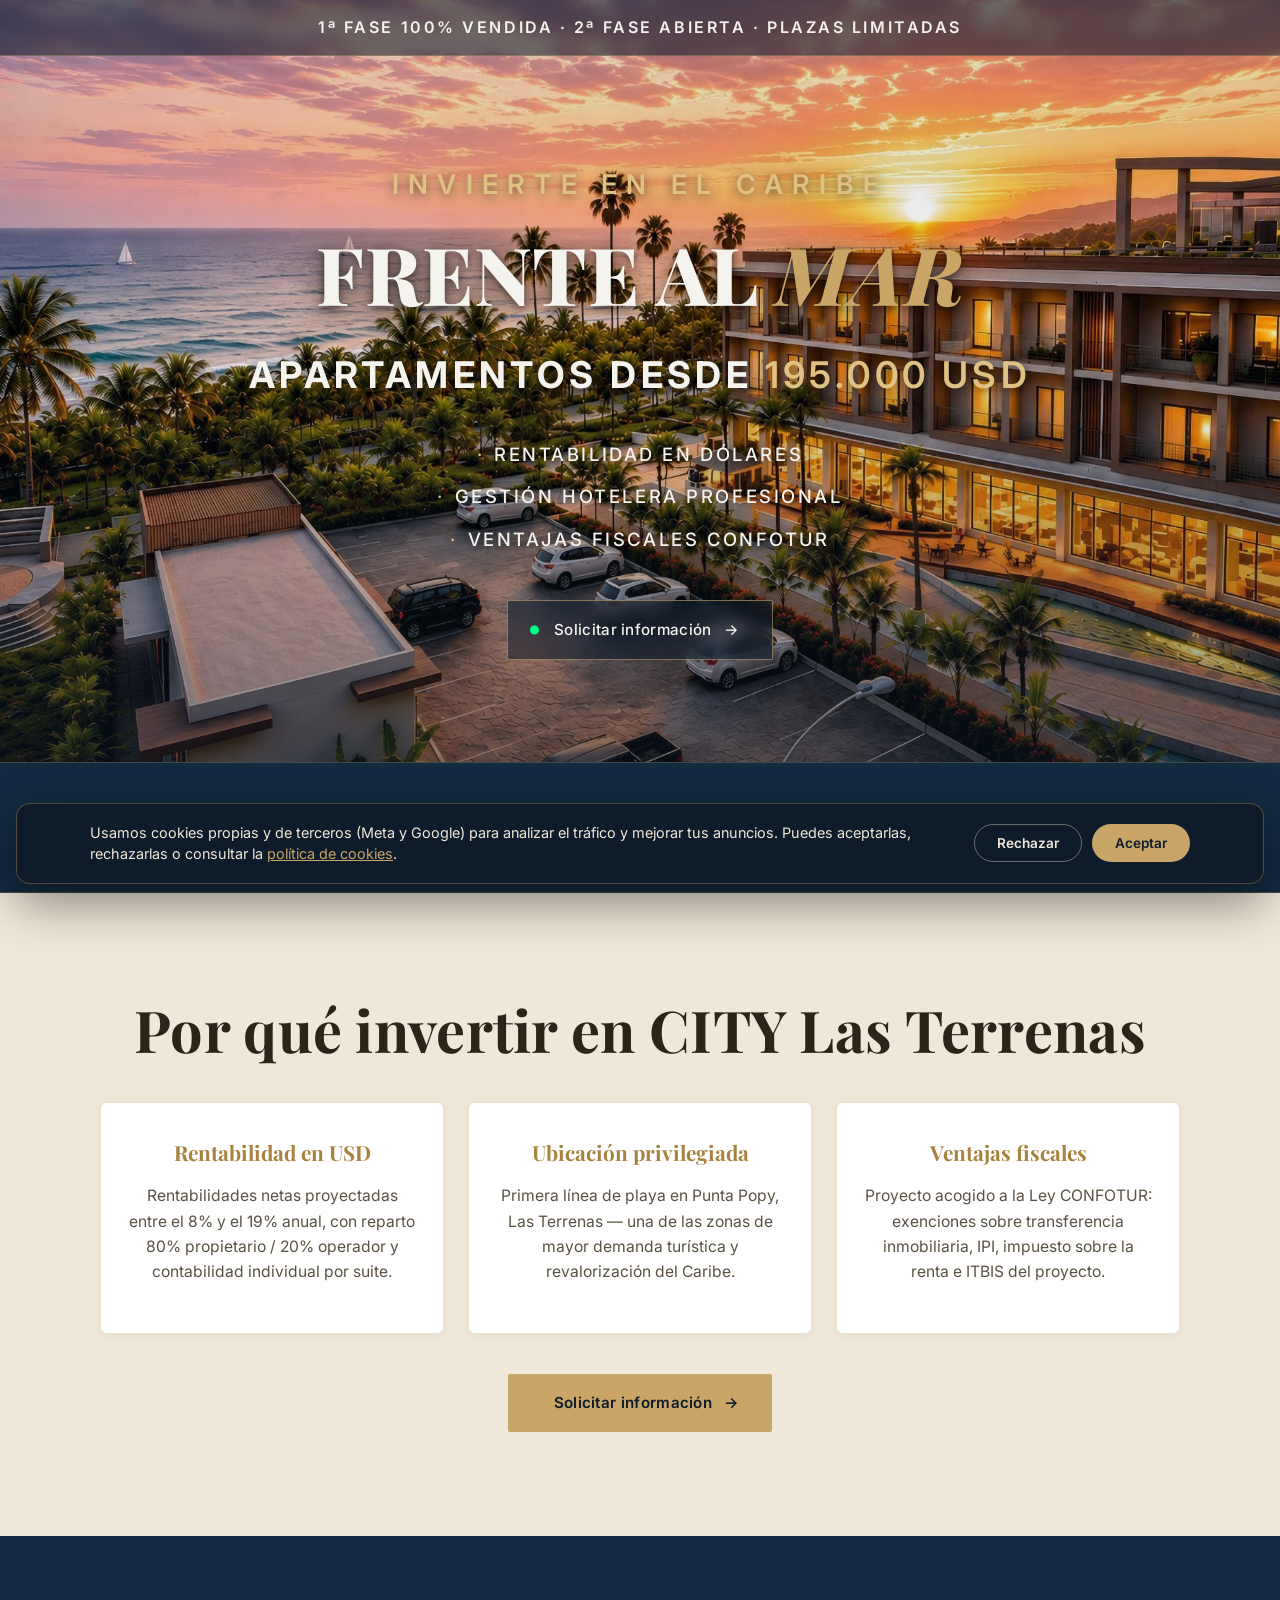
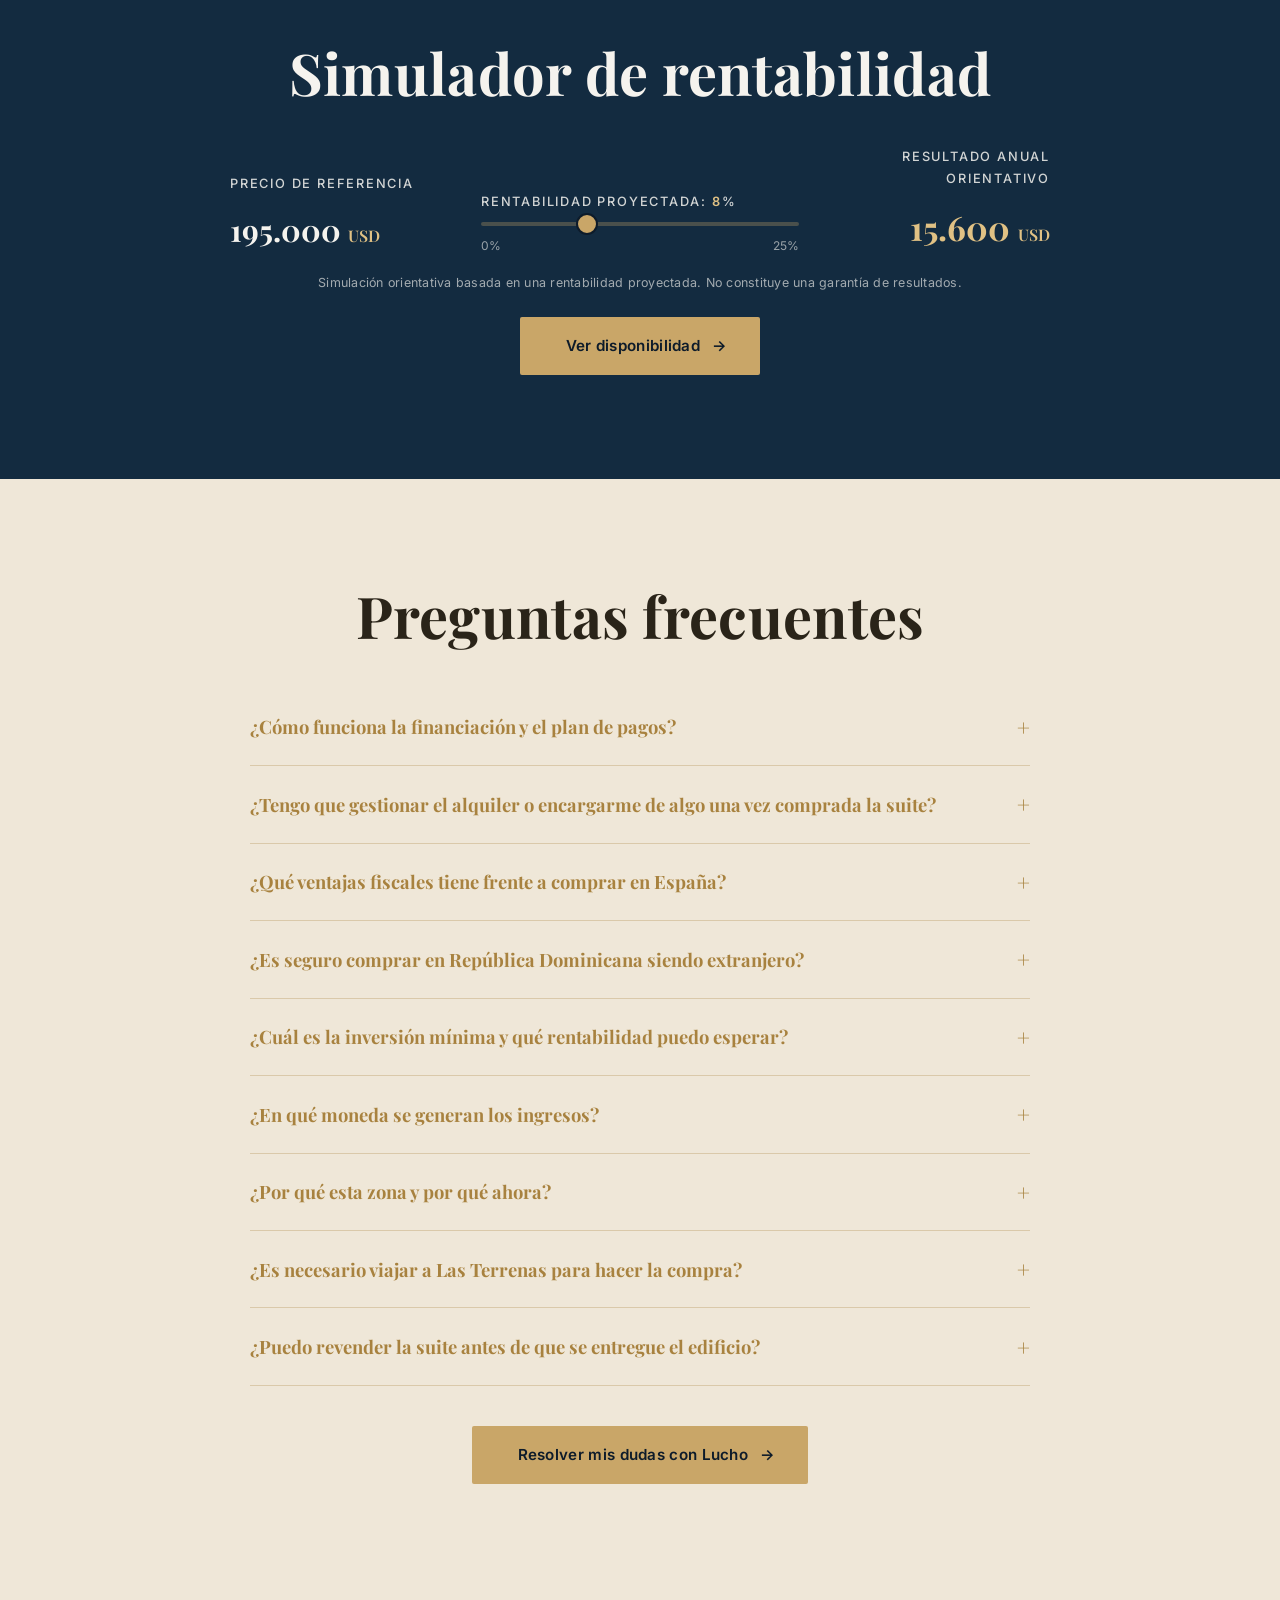
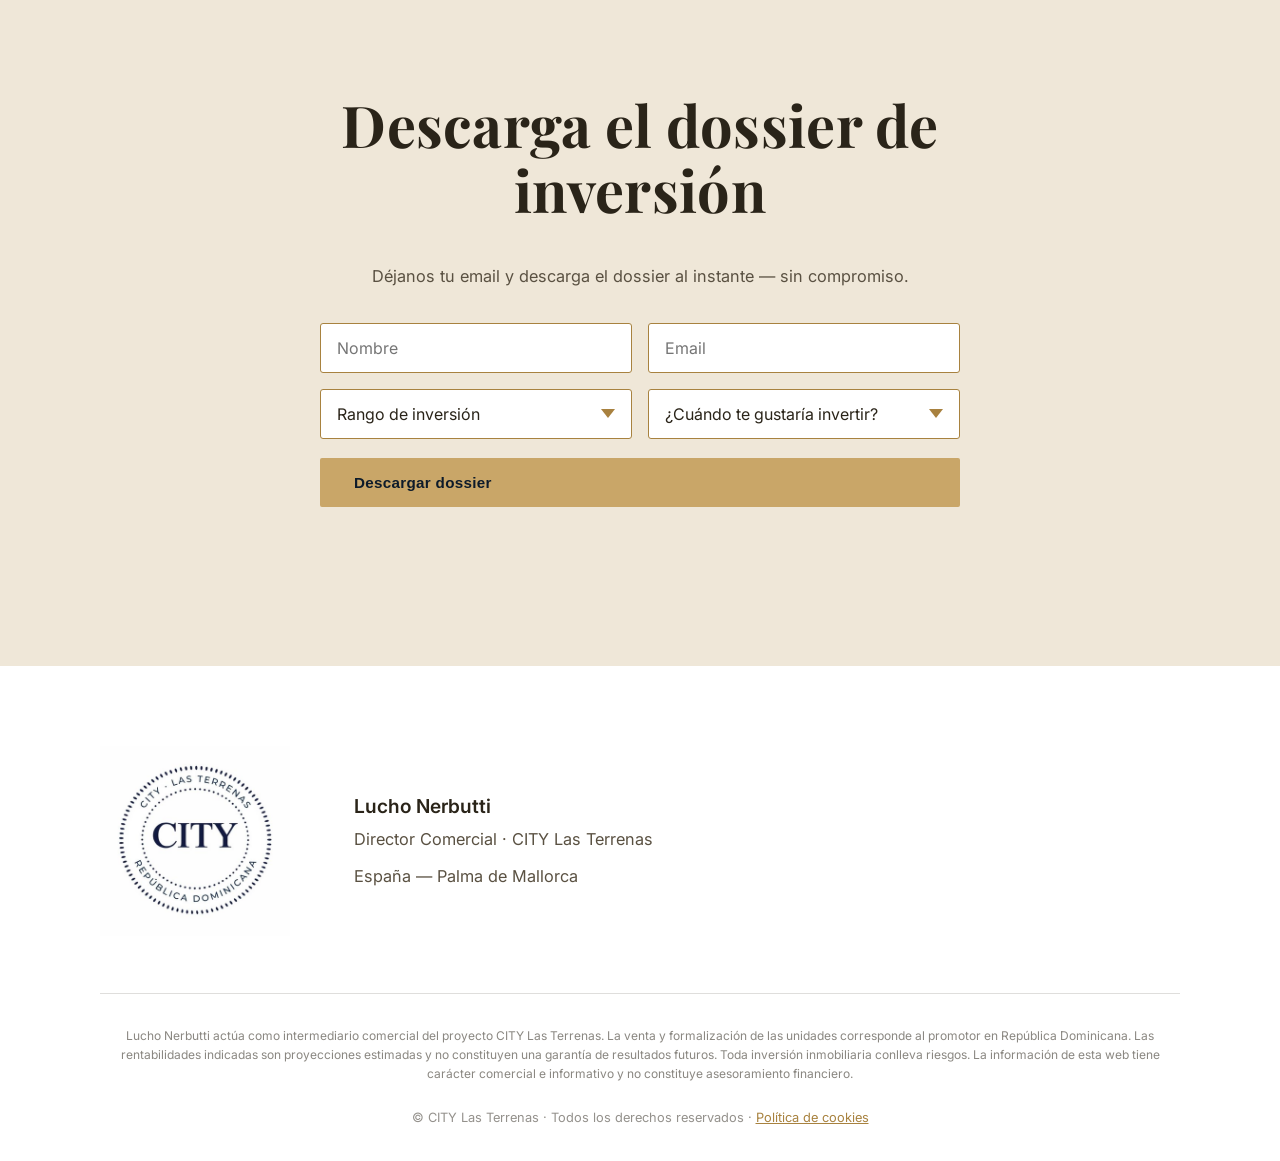
==== inversion.html @ ecc76f9d "Add files via upload" ====
<!doctype html>
<html lang="es">
<head>
<meta charset="UTF-8">
<meta name="viewport" content="width=device-width, initial-scale=1">
<title>CITY Las Terrenas | Invierte frente al mar desde 195.000 USD</title>
<meta name="description" content="Apartamentos frente al mar en Las Terrenas, República Dominicana. Rentabilidad proyectada en USD, gestión hotelera profesional y ventajas fiscales CONFOTUR. Descarga el dossier de inversión.">
<meta name="robots" content="noindex">
<link rel="canonical" href="https://citylasterrenasrd.com/inversion">
<meta property="og:locale" content="es_ES">
<meta property="og:type" content="website">
<meta property="og:title" content="CITY Las Terrenas | Invierte frente al mar desde 195.000 USD">
<meta property="og:description" content="Rentabilidad proyectada en USD, gestión hotelera profesional y ventajas fiscales CONFOTUR.">
<meta property="og:url" content="https://citylasterrenasrd.com/inversion">
<meta property="og:site_name" content="City Las Terrenas">
<meta property="og:image" content="https://citylasterrenasrd.com/assets/og-city.jpg">
<meta name="twitter:card" content="summary_large_image">
<link rel="icon" href="/assets/favicon-32x32.png" sizes="32x32">
<link rel="apple-touch-icon" href="/assets/favicon-180x180.png">
<link rel="preconnect" href="https://fonts.googleapis.com">
<link rel="preconnect" href="https://fonts.gstatic.com" crossorigin>
<link href="https://fonts.googleapis.com/css2?family=Playfair+Display:ital,wght@0,500;0,600;0,700;0,800;0,900;1,500;1,600;1,700&family=Inter:wght@300;400;500;600;700&display=swap" rel="stylesheet">
<link rel="stylesheet" href="/assets/city.css">
<style>
  /* ===== Específico de /inversion — no toca city.css ===== */
  .landing-hero{min-height:auto;padding-top:130px;padding-bottom:70px}
  .landing-hero .hero-title{font-size:clamp(2.4rem,7vw,5rem)}
  .mini-cta{text-align:center;padding:2.5rem 1.5rem 0}
  .landing-reasons{display:grid;grid-template-columns:repeat(3,1fr);gap:1.5rem;max-width:1080px;margin:0 auto}
  .landing-reason{background:#fff;border:1px solid rgba(168,130,63,.25);border-radius:6px;padding:2rem 1.6rem;text-align:center;box-shadow:0 2px 10px rgba(42,36,25,.05)}
  .landing-reason h3{font-family:'Playfair Display',serif;color:var(--gold-deep);font-size:1.3rem;margin-bottom:.8rem}
  .landing-reason p{color:var(--ink-soft);font-size:.98rem;line-height:1.6}
  @media(max-width:800px){.landing-reasons{grid-template-columns:1fr}}

  .lead-fields{display:grid;grid-template-columns:1fr 1fr;gap:1rem;margin-bottom:1.2rem}
  .lead-fields input,.lead-fields select{font-family:'Inter',sans-serif;font-size:1rem;padding:14px 16px;border:1px solid var(--gold-deep);border-radius:3px;background:#fff;color:var(--ink);width:100%;appearance:none;-webkit-appearance:none}
  .lead-fields select{background-image:url("data:image/svg+xml;charset=UTF-8,%3Csvg xmlns='http://www.w3.org/2000/svg' width='14' height='9'%3E%3Cpath fill='%23a8813f' d='M0 0l7 9 7-9z'/%3E%3C/svg%3E");background-repeat:no-repeat;background-position:right 16px center}
  .lead-fields input:focus,.lead-fields select:focus{outline:none;border-color:var(--gold);box-shadow:0 0 0 3px rgba(201,166,104,.15)}
  .lead-msg{margin-top:1.2rem;font-size:.95rem;min-height:1.2em}
  .lead-ok{color:var(--gold-deep);font-weight:600}
  .lead-err{color:var(--red)}
  .lead-submit{border:none;cursor:pointer;width:100%}
  .lead-wa-secondary{text-align:center;margin-top:1.6rem;font-size:.92rem;color:var(--muted)}
  .lead-wa-secondary a{color:var(--gold-deep);text-decoration:underline}
  #lead-confirm{display:none;text-align:center}
  #lead-confirm.visible{display:block}
  #lead-form-wrap.hidden{display:none}
  @media(max-width:560px){.lead-fields{grid-template-columns:1fr}}

  .faq-list{max-width:780px;margin:2.5rem auto 0}
  .faq-item{border-bottom:1px solid rgba(168,130,63,.3);padding:1.2rem 0}
  .faq-item summary{cursor:pointer;list-style:none;font-family:'Playfair Display',serif;font-size:1.15rem;font-weight:700;color:var(--gold-deep);display:flex;justify-content:space-between;align-items:center;gap:1rem}
  .faq-item summary::-webkit-details-marker{display:none}
  .faq-item summary::after{content:'+';color:var(--gold-deep);font-size:1.4rem;flex-shrink:0}
  .faq-item[open] summary::after{content:'–'}
  .faq-item p{color:var(--ink-soft);margin-top:1rem;line-height:1.7;font-size:.98rem}
</style>
</head>
<body>

<!-- ===== HERO ===== -->
<header class="hero landing-hero">
  <div class="hero-media" style="background-image:url('/assets/hero-atardecer.jpg')"></div>
  <div class="hero-overlay"></div>
  <div class="hero-banner">1ª FASE 100% VENDIDA · 2ª FASE ABIERTA · PLAZAS LIMITADAS</div>
  <div class="hero-content">
    <p class="hero-eyebrow">Invierte en el Caribe</p>
    <h1 class="hero-title">Frente al <em>mar</em></h1>
    <p class="hero-price">Apartamentos desde <strong>195.000 USD</strong></p>
    <ul class="hero-features">
      <li>Rentabilidad en dólares</li>
      <li>Gestión hotelera profesional</li>
      <li>Ventajas fiscales CONFOTUR</li>
    </ul>
    <a class="btn btn-primary" href="#lead-form">
      <span class="btn-dot"></span>Solicitar información <span class="arrow">→</span>
    </a>
  </div>
</header>

<!-- ===== FRANJA DE CONFIANZA ===== -->
<div class="trust-bar">
  <div class="trust-inner">
    <span class="trust-item"><strong>1ª fase</strong><small>100% vendida</small></span>
    <span class="trust-item"><strong>Guzmán Ariza</strong><small>Gestión legal</small></span>
    <span class="trust-item"><strong>Ley CONFOTUR</strong><small>15 años de exención</small></span>
    <span class="trust-item"><strong>SIMA Madrid</strong><small>Presencia con stand</small></span>
  </div>
</div>

<!-- ===== 3 RAZONES (resumido) ===== -->
<section class="section light">
  <div class="section-inner" style="max-width:1080px">
    <h2 class="section-title-center">Por qué invertir en CITY Las Terrenas</h2>
    <div class="landing-reasons">
      <div class="landing-reason">
        <h3>Rentabilidad en USD</h3>
        <p>Rentabilidades netas proyectadas entre el 8% y el 19% anual, con reparto 80% propietario / 20% operador y contabilidad individual por suite.</p>
      </div>
      <div class="landing-reason">
        <h3>Ubicación privilegiada</h3>
        <p>Primera línea de playa en Punta Popy, Las Terrenas — una de las zonas de mayor demanda turística y revalorización del Caribe.</p>
      </div>
      <div class="landing-reason">
        <h3>Ventajas fiscales</h3>
        <p>Proyecto acogido a la Ley CONFOTUR: exenciones sobre transferencia inmobiliaria, IPI, impuesto sobre la renta e ITBIS del proyecto.</p>
      </div>
    </div>
    <div class="mini-cta">
      <a class="btn btn-gold" href="#lead-form"><span class="btn-dot"></span>Solicitar información <span class="arrow">→</span></a>
    </div>
  </div>
</section>

<!-- ===== SIMULADOR DE RENTABILIDAD (reutilizado tal cual de la home, CTA apunta al formulario) ===== -->
<section class="section soft section-calc fade-up visible">
  <div class="section-inner calc-inner">
    <h2 class="section-title-center">Simulador de rentabilidad</h2>
    <div class="calc-grid">
      <div class="calc-field">
        <label class="calc-label" for="calc-precio">Precio de referencia</label>
        <div class="calc-precio-fixed" id="calc-precio">195.000 <span>USD</span></div>
      </div>
      <div class="calc-field">
        <label class="calc-label" for="calc-rent">Rentabilidad proyectada: <strong id="calc-rent-val">8</strong>%</label>
        <input type="range" id="calc-rent" min="0" max="25" value="8" step="1" class="calc-range">
        <div class="calc-range-scale"><span>0%</span><span>25%</span></div>
      </div>
      <div class="calc-field calc-result-field">
        <span class="calc-label">Resultado anual orientativo</span>
        <div class="calc-result" id="calc-result">15.600 <span>USD</span></div>
      </div>
    </div>
    <p class="disclaimer-inline calc-disc">Simulación orientativa basada en una rentabilidad proyectada. No constituye una garantía de resultados.</p>
    <div class="calc-cta">
      <a class="btn btn-gold" href="#lead-form">
        <span class="btn-dot"></span>Ver disponibilidad <span class="arrow">→</span>
      </a>
    </div>
  </div>
</section>

<!-- ===== PREGUNTAS FRECUENTES ===== -->
<section class="section light">
  <div class="section-inner" style="max-width:820px">
    <h2 class="section-title-center">Preguntas frecuentes</h2>
    <div class="faq-list">
      <details class="faq-item">
        <summary>¿Cómo funciona la financiación y el plan de pagos?</summary>
        <p>El pago se reparte en 6 plazos vinculados al avance real de la obra: nada se paga por adelantado sin respaldo. Empieza con un 20% de reserva y termina con la entrega en 2029, todo depositado en notaría desde el primer día.</p>
      </details>
      <details class="faq-item">
        <summary>¿Tengo que gestionar el alquiler o encargarme de algo una vez comprada la suite?</summary>
        <p>No. El proyecto funciona bajo rental pool con gestión hotelera profesional — la operativa, el mantenimiento y la comercialización turística corren a cargo del operador, no tuyos. Tu papel es el de propietario-inversor: recibes el rendimiento sin intervenir en el día a día, estés donde estés.</p>
      </details>
      <details class="faq-item">
        <summary>¿Qué ventajas fiscales tiene frente a comprar en España?</summary>
        <p>En España el alquiler turístico tributa cada año por IRPF sin un marco de exención comparable. Aquí, la Ley CONFOTUR concede hasta 15 años de exención fiscal al proyecto, pensada para maximizar lo que te llevas neto desde el primer año.</p>
      </details>
      <details class="faq-item">
        <summary>¿Es seguro comprar en República Dominicana siendo extranjero?</summary>
        <p>El proceso está blindado por Guzmán Ariza, despacho de referencia en inversión inmobiliaria extranjera del país, que redacta y supervisa el contrato de compraventa. La reserva se deposita en notaría local, y en la entrega recibes un título de propiedad individual a tu nombre con registro catastral — las mismas garantías notariales que si compraras en Europa.</p>
      </details>
      <details class="faq-item">
        <summary>¿Cuál es la inversión mínima y qué rentabilidad puedo esperar?</summary>
        <p>Desde 195.000 USD por una suite de 50 m². En el escenario base (65% ocupación) la rentabilidad ronda el 12–14% anual, y puede llegar al 18–19% en el escenario optimista. Son cifras proyectadas, no garantizadas.</p>
      </details>
      <details class="faq-item">
        <summary>¿En qué moneda se generan los ingresos?</summary>
        <p>En dólares. Al tratarse de un destino con demanda turística europea y norteamericana, el rental pool genera y reparte en USD — una divisa fuerte que diversifica tu exposición si tu patrimonio está mayormente en euros.</p>
      </details>
      <details class="faq-item">
        <summary>¿Por qué esta zona y por qué ahora?</summary>
        <p>Punta Popy está en uno de los corredores turísticos de mayor expansión del Caribe dominicano: más de un 10% de revalorización histórica anual y ocupaciones que ya superan el 90% en temporada alta. El primer edificio del mismo promotor se vendió al 100% y se entrega este año — City Las Terrenas es la segunda fase, con las condiciones de entrada más tempranas que va a haber.</p>
      </details>
      <details class="faq-item">
        <summary>¿Es necesario viajar a Las Terrenas para hacer la compra?</summary>
        <p>No. Todo el proceso —firma del contrato, documentación notarial, pagos— se gestiona de forma digital desde tu país de residencia, sin necesidad de desplazamiento físico.</p>
      </details>
      <details class="faq-item">
        <summary>¿Puedo revender la suite antes de que se entregue el edificio?</summary>
        <p>Sí. El contrato permite vender o ceder la unidad en cualquier momento, tanto durante la construcción como una vez en funcionamiento, siempre que los pagos estén al corriente.</p>
      </details>
    </div>
    <div class="mini-cta">
      <a class="btn btn-gold" href="#lead-form"><span class="btn-dot"></span>Resolver mis dudas con Lucho <span class="arrow">→</span></a>
    </div>
  </div>
</section>

<!-- ===== FORMULARIO — CTA PRINCIPAL ===== -->
<section class="section light section-content" id="lead-form">
  <div class="section-inner" style="max-width:640px;text-align:center">
    <h2 class="section-title-center">Descarga el dossier de inversión</h2>
    <p>Déjanos tu email y descarga el dossier al instante — sin compromiso.</p>

    <div id="lead-form-wrap">
      <form id="landing-lead-form" class="dossier-form">
        <div class="lead-fields">
          <input type="text" name="nombre" placeholder="Nombre" required>
          <input type="email" name="email" placeholder="Email" required>
          <select name="rango_inversion" required>
            <option value="" disabled selected>Rango de inversión</option>
            <option value="195k-250k">195.000 – 250.000 USD</option>
            <option value="250k-350k">250.000 – 350.000 USD</option>
            <option value="350k+">Más de 350.000 USD</option>
            <option value="no-decidido">Aún no lo tengo decidido</option>
          </select>
          <select name="cuando_compra" required>
            <option value="" disabled selected>¿Cuándo te gustaría invertir?</option>
            <option value="inmediato">De forma inmediata</option>
            <option value="3-6-meses">En 3-6 meses</option>
            <option value="explorando">Explorando opciones</option>
          </select>
        </div>
        <input type="hidden" name="origen" value="landing-ads">
        <input type="hidden" name="_subject" value="Nuevo lead — Landing inversión CITY Las Terrenas">
        <button type="submit" class="btn btn-gold lead-submit">Descargar dossier</button>
        <p class="lead-msg" id="lead-msg"></p>
      </form>
    </div>

    <div id="lead-confirm">
      <p style="font-size:1.2rem;color:var(--gold-deep);font-weight:600">Gracias — descargando tu dossier.</p>
      <p class="lead-wa-secondary">¿Prefieres ir más rápido? <a href="https://wa.me/34646604591?text=Hola%20Lucho%2C%20acabo%20de%20descargar%20el%20dossier%20de%20inversi%C3%B3n%20de%20City%20Las%20Terrenas%20y%20me%20gustar%C3%ADa%20hablar%20contigo%20directamente." data-wa="lead" target="_blank" rel="noopener">Escríbenos por WhatsApp</a></p>
    </div>
  </div>
</section>

<!-- ===== FOOTER (sin botón flotante de WhatsApp) ===== -->
<footer class="site-footer">
  <div class="footer-inner">
    <div class="footer-logo">
      <img src="/assets/logo-city.png" alt="City Las Terrenas · República Dominicana" loading="lazy">
    </div>
    <div class="footer-datos">
      <p class="footer-nombre"><strong>Lucho Nerbutti</strong></p>
      <p class="footer-cargo">Director Comercial · CITY Las Terrenas</p>
      <p class="footer-loc">España — Palma de Mallorca</p>
    </div>
  </div>
  <p class="footer-legal">Lucho Nerbutti actúa como intermediario comercial del proyecto CITY Las Terrenas. La venta y formalización de las unidades corresponde al promotor en República Dominicana. Las rentabilidades indicadas son proyecciones estimadas y no constituyen una garantía de resultados futuros. Toda inversión inmobiliaria conlleva riesgos. La información de esta web tiene carácter comercial e informativo y no constituye asesoramiento financiero.</p>
  <div class="footer-copy">© CITY Las Terrenas · Todos los derechos reservados · <a href="/politica-cookies/">Política de cookies</a></div>
</footer>

<!-- ===== BANNER DE COOKIES (RGPD: consentimiento previo — mismo mecanismo que la home) ===== -->
<div id="cookie-banner" class="cookie-banner" role="dialog" aria-live="polite" aria-label="Aviso de cookies" hidden>
  <div class="cookie-inner">
    <p class="cookie-text">
      Usamos cookies propias y de terceros (Meta y Google) para analizar el tráfico y mejorar tus anuncios.
      Puedes aceptarlas, rechazarlas o consultar la <a href="/politica-cookies/">política de cookies</a>.
    </p>
    <div class="cookie-actions">
      <button type="button" class="cookie-btn cookie-reject" id="cookie-reject">Rechazar</button>
      <button type="button" class="cookie-btn cookie-accept" id="cookie-accept">Aceptar</button>
    </div>
  </div>
</div>

<script>
/* ===== Gestión de consentimiento de cookies (idéntico a la home) ===== */
(function () {
  var KEY = "city_cookie_consent";
  var META_PIXEL_ID = "1108019128176468";
  var GA_ID = "G-X8M8QJ450D";
  var pixelsLoaded = false;

  function loadPixels() {
    !function(f,b,e,v,n,t,s){if(f.fbq)return;n=f.fbq=function(){n.callMethod?
    n.callMethod.apply(n,arguments):n.queue.push(arguments)};if(!f._fbq)f._fbq=n;
    n.push=n;n.loaded=!0;n.version='2.0';n.queue=[];t=b.createElement(e);t.async=!0;
    t.src=v;s=b.getElementsByTagName(e)[0];s.parentNode.insertBefore(t,s)}(window,
    document,'script','https://connect.facebook.net/en_US/fbevents.js');
    fbq('init', META_PIXEL_ID);
    fbq('track', 'PageView');
    pixelsLoaded = true;

    var ga = document.createElement('script');
    ga.async = true;
    ga.src = 'https://www.googletagmanager.com/gtag/js?id=' + GA_ID;
    document.head.appendChild(ga);
    window.dataLayer = window.dataLayer || [];
    function gtag(){dataLayer.push(arguments);}
    window.gtag = gtag;
    gtag('js', new Date());
    gtag('config', GA_ID);
  }

  function hideBanner() {
    var b = document.getElementById('cookie-banner');
    if (b) b.hidden = true;
  }

  document.addEventListener('DOMContentLoaded', function () {
    var consent = null;
    try { consent = localStorage.getItem(KEY); } catch (e) {}

    if (consent === 'accepted') { loadPixels(); return; }
    if (consent === 'rejected') { return; }

    var banner = document.getElementById('cookie-banner');
    if (banner) banner.hidden = false;

    var accept = document.getElementById('cookie-accept');
    var reject = document.getElementById('cookie-reject');

    if (accept) accept.addEventListener('click', function () {
      try { localStorage.setItem(KEY, 'accepted'); } catch (e) {}
      hideBanner();
      loadPixels();
    });

    if (reject) reject.addEventListener('click', function () {
      try { localStorage.setItem(KEY, 'rejected'); } catch (e) {}
      hideBanner();
    });
  });

  /* Evento Lead al clic en el WhatsApp secundario de la pantalla de gracias */
  document.addEventListener('click', function (ev) {
    var link = ev.target.closest ? ev.target.closest('[data-wa="lead"]') : null;
    if (!link) return;
    if (pixelsLoaded && typeof fbq === 'function') {
      fbq('track', 'Lead', { content_name: 'City Las Terrenas - Landing WhatsApp secundario' });
    }
  });

  window.__cityPixelsLoaded = function(){ return pixelsLoaded; };
})();
</script>

<script>
document.addEventListener("DOMContentLoaded", function() {
  var els = document.querySelectorAll('.fade-up, .bloque-premium');
  var obs = new IntersectionObserver(function(entries) {
    entries.forEach(function(e) { if (e.isIntersecting) e.target.classList.add('visible'); });
  }, { threshold: 0.15 });
  els.forEach(function(el) { obs.observe(el); });
});
</script>

<script>
/* ===== Calculadora de rentabilidad orientativa (idéntica a la home) ===== */
(function () {
  var range = document.getElementById('calc-rent');
  if (!range) return;
  var val = document.getElementById('calc-rent-val');
  var result = document.getElementById('calc-result');
  var PRECIO = 195000;
  function update() {
    var pct = parseInt(range.value, 10);
    val.textContent = pct;
    var anual = Math.round(PRECIO * pct / 100);
    result.innerHTML = anual.toLocaleString('es-ES') + ' <span>USD</span>';
  }
  range.addEventListener('input', update);
  update();
})();
</script>

<script>
/* ===== Formulario de /inversion → Formspree (AJAX) + descarga del dossier + evento Lead ===== */
(function () {
  var form = document.getElementById('landing-lead-form');
  if (!form) return;
  var msg = document.getElementById('lead-msg');
  var PDF_URL = '/assets/dossier-city.pdf';
  var ENDPOINT = 'https://formspree.io/f/xjybjznw';

  form.addEventListener('submit', function (ev) {
    ev.preventDefault();
    var btn = form.querySelector('.lead-submit');
    var data = new FormData(form);
    msg.className = 'lead-msg';
    msg.textContent = '';
    if (btn) btn.disabled = true;

    fetch(ENDPOINT, {
      method: 'POST',
      body: data,
      headers: { 'Accept': 'application/json' }
    }).then(function (res) {
      if (res.ok) {
        /* Evento Lead del Pixel — solo si el usuario aceptó cookies */
        if (window.fbq && typeof fbq === 'function') {
          fbq('track', 'Lead', { content_name: 'City Las Terrenas - Landing Inversion' });
        }
        document.getElementById('lead-form-wrap').classList.add('hidden');
        document.getElementById('lead-confirm').classList.add('visible');
        /* Disparar la descarga del dossier, igual que en la home */
        var a = document.createElement('a');
        a.href = PDF_URL;
        a.download = '';
        document.body.appendChild(a);
        a.click();
        document.body.removeChild(a);
      } else {
        msg.className = 'lead-msg lead-err';
        msg.textContent = 'No se pudo enviar. Escríbenos por WhatsApp y te atendemos directamente.';
        if (btn) btn.disabled = false;
      }
    }).catch(function () {
      msg.className = 'lead-msg lead-err';
      msg.textContent = 'No se pudo enviar. Escríbenos por WhatsApp y te atendemos directamente.';
      if (btn) btn.disabled = false;
    });
  });
})();
</script>

</body>
</html>
---- assets/city.css ----
:root{
  --navy:#0d1b2a;
  --navy-soft:#132b40;
  --gold:#c9a668;
  --gold-deep:#a8823f;
  --gold-bright:#e0c184;
  --bone:#f5f3ee;
  --sand:#efe7d8;
  --sand-warm:#f4ede0;
  --ink:#2a2419;
  --ink-soft:#5a5142;
  --teal:#4a9d9c;
  --red:#b8402f;
  --muted:rgba(245,243,238,.85);
  --muted-dark:rgba(42,36,25,.8);
}
*{margin:0;padding:0;box-sizing:border-box}
html{scroll-behavior:smooth}
body{
  font-family:'Inter',sans-serif;
  background:var(--navy);
  color:var(--bone);
  line-height:1.7;
  font-weight:400;
  font-size:1.02rem;
  -webkit-font-smoothing:antialiased;
  overflow-x:hidden;
}
.eyebrow{
  font-size:.75rem;font-weight:600;letter-spacing:.24em;
  text-transform:uppercase;color:var(--gold);margin-bottom:1.2rem;
}
h1,h2,.section-title-center,.col-title,.cierre-title,.promo-title,.manifiesto-title,.tipo-a-label,.confotur-line,.intro-lead,.fiscal-lead,.cierre-lead{
  font-family:'Playfair Display',serif;font-weight:700;line-height:1.14;letter-spacing:.005em;
}
em{font-style:italic;color:var(--gold)}
strong{font-weight:600}
a{color:inherit}

/* BOTONES */
.btn{display:inline-flex;align-items:center;gap:12px;font-size:.95rem;font-weight:500;letter-spacing:.02em;padding:16px 34px;border-radius:2px;text-decoration:none;cursor:pointer;transition:all .3s ease}
.btn-primary{background:rgba(13,27,42,.55);color:var(--bone);backdrop-filter:blur(8px);position:relative;padding-left:46px;border:1px solid rgba(224,193,132,.5)}
.btn-primary .btn-dot{position:absolute;left:22px;top:50%;transform:translateY(-50%);width:9px;height:9px;border-radius:50%;background:#00ff88;animation:pulse 1.8s infinite}
@keyframes pulse{0%{box-shadow:0 0 0 0 rgba(0,255,136,.5)}70%{box-shadow:0 0 0 11px rgba(0,255,136,0)}100%{box-shadow:0 0 0 0 rgba(0,255,136,0)}}
.btn-primary:hover{background:rgba(13,27,42,.8);transform:translateY(-2px);border-color:var(--gold-bright)}
.btn-primary .arrow{transition:transform .3s ease}
.btn-primary:hover .arrow{transform:translateX(6px)}
.btn-gold{background:var(--gold);color:var(--navy);font-weight:600}
.btn-gold .arrow{transition:transform .3s ease}
.btn-gold:hover{background:var(--gold-bright);transform:translateY(-2px)}
.btn-gold:hover .arrow{transform:translateX(6px)}
.btn-outline{background:transparent;color:var(--ink);border:1px solid var(--gold-deep);font-weight:500}
.btn-outline .arrow{transition:transform .3s ease}
.btn-outline:hover{background:var(--gold);color:var(--navy);transform:translateY(-2px)}
.btn-outline:hover .arrow{transform:translateX(6px)}
.btn-close{background:var(--gold);color:var(--navy);font-weight:600;font-size:1.05rem;padding:20px 44px}
.btn-close .arrow{transition:transform .3s ease}
.btn-close:hover{background:var(--gold-bright);transform:translateY(-2px)}
.btn-close:hover .arrow{transform:translateX(6px)}

/* HERO */
.hero{position:relative;min-height:100vh;display:flex;align-items:center;justify-content:center;text-align:center;overflow:hidden}
.hero-media{position:absolute;inset:0;background-size:cover;background-position:center;z-index:0}
.hero-overlay{position:absolute;inset:0;background:linear-gradient(180deg,rgba(13,27,42,.12) 0%,rgba(13,27,42,.05) 45%,rgba(13,27,42,.45) 100%);z-index:1}
.hero-content{position:relative;z-index:2;max-width:920px;padding:2rem 1.5rem}
.hero-eyebrow{font-size:clamp(1.1rem,2.4vw,1.7rem);letter-spacing:.34em;text-transform:uppercase;color:var(--gold-bright);font-weight:600;margin-bottom:1.2rem;text-shadow:0 2px 12px rgba(0,0,0,.6)}
.hero-title{font-size:clamp(3rem,9vw,7.5rem);font-weight:800;text-transform:uppercase;letter-spacing:.01em;text-shadow:0 2px 8px rgba(0,0,0,.55),0 6px 30px rgba(0,0,0,.7);margin-bottom:1.6rem;white-space:nowrap}
.hero-banner{position:absolute;top:0;left:0;right:0;background:rgba(13,27,42,.55);backdrop-filter:blur(8px);color:var(--bone);font-weight:600;font-size:clamp(.72rem,1.6vw,1rem);letter-spacing:.16em;text-transform:uppercase;padding:14px 26px;text-align:center;z-index:3;border-bottom:1px solid rgba(201,166,104,.4)}
.hero-price{font-size:clamp(1.3rem,3.5vw,2.3rem);font-weight:700;letter-spacing:.12em;text-transform:uppercase;margin-bottom:2rem;white-space:nowrap;text-shadow:0 2px 12px rgba(0,0,0,.6)}
.hero-price strong{color:var(--gold-bright)}
.hero-features{list-style:none;display:flex;flex-direction:column;align-items:center;gap:.7rem;margin-bottom:2.8rem;font-size:clamp(.95rem,1.8vw,1.15rem);font-weight:500;letter-spacing:.14em;text-transform:uppercase;color:var(--bone);text-shadow:0 2px 10px rgba(0,0,0,.65)}
.hero-features li::before{content:"·";margin-right:.6rem;color:var(--gold-bright)}

/* FRANJA CONFIANZA */
.trust-bar{background:var(--navy-soft);border-top:1px solid rgba(201,166,104,.25);border-bottom:1px solid rgba(201,166,104,.25);padding:2.2rem 1.5rem}
.trust-inner{max-width:1200px;margin:0 auto;display:grid;grid-template-columns:repeat(4,1fr);align-items:center}
.trust-item{display:flex;flex-direction:column;align-items:center;gap:.35rem;text-align:center;padding:0 1.5rem;position:relative}
.trust-item:not(:last-child)::after{content:"";position:absolute;right:0;top:50%;transform:translateY(-50%);height:2.6rem;width:1px;background:rgba(201,166,104,.28)}
.trust-item strong{color:var(--gold-bright);font-weight:600;font-size:clamp(.95rem,1.5vw,1.15rem);letter-spacing:.08em;text-transform:uppercase}
.trust-item small{color:var(--muted);font-size:.8rem;letter-spacing:.05em;text-transform:uppercase}
@media(max-width:760px){
  .trust-inner{grid-template-columns:1fr 1fr;gap:2rem 0}
  .trust-item:nth-child(2)::after{display:none}
  .trust-item:nth-child(odd)::after{content:"";}
}

/* SECCIONES BASE */
.section{padding:6.5rem 1.5rem}
.section-inner{max-width:1080px;margin:0 auto}
.section-title-center{font-size:clamp(2.4rem,5.5vw,3.6rem);font-weight:700;text-align:center;margin-bottom:2.5rem}
.section p{margin-bottom:1.1rem}

/* TEMA OSCURO / CLARO */
.dark{background:var(--navy);color:var(--bone)}
.dark p{color:var(--muted)}
.dark p strong{color:var(--bone)}
.light{background:var(--sand);color:var(--ink)}
.light .eyebrow{color:var(--gold-deep)}
.light p{color:var(--ink-soft)}
.light p strong{color:var(--ink)}
.light h2,.light .section-title-center,.light .col-title{color:var(--ink)}
.soft{background:var(--navy-soft);color:var(--bone)}
.soft p{color:var(--muted)}
.soft p strong{color:var(--bone)}

/* INTRO */
.section-intro{text-align:center}
.section-intro .section-inner{max-width:1000px}
.intro-lead{font-size:clamp(2rem,5vw,3.2rem);font-weight:700;color:var(--gold-deep);margin-bottom:1.8rem}
.intro-body{font-size:clamp(1.2rem,2.2vw,1.5rem);line-height:1.6}
.intro-pilares{display:grid;grid-template-columns:repeat(3,1fr);gap:2rem;margin-top:3.5rem;text-align:left}
.intro-pilar{padding-top:1.4rem;border-top:2px solid var(--gold)}
.intro-pilar-num{font-family:'Playfair Display',serif;font-size:1.3rem;color:var(--gold-deep);font-weight:700}
.intro-pilar h3{font-family:'Playfair Display',serif;font-size:1.3rem;color:var(--ink);margin:.6rem 0 .5rem;font-weight:600}
.intro-pilar p{font-size:1rem;line-height:1.6;color:var(--ink-soft);margin:0}
@media(max-width:760px){.intro-pilares{grid-template-columns:1fr;gap:1.6rem;margin-top:2.5rem}}

/* SOBRE */
.barra-vertical{position:relative;padding-left:2.5rem;max-width:720px}
.barra-vertical::before{content:"";position:absolute;left:0;top:.5rem;bottom:.5rem;width:2px;background:linear-gradient(to bottom,transparent,var(--gold) 30%,var(--gold) 70%,transparent)}
.section-sobre p{font-size:1.18rem}

/* DOS COLUMNAS */
.dos-col{display:grid;grid-template-columns:1fr 1fr;gap:4rem;max-width:1080px;margin:0 auto}
.col-title{font-size:2.1rem;color:var(--gold-deep);margin-bottom:1.2rem}
.col-highlight{font-size:1.3rem}
.amenidades{list-style:none}
.amenidades li{padding:.55rem 0;border-bottom:1px solid rgba(42,36,25,.12)}
.amenidades li::before{content:"·";color:var(--gold-deep);margin-right:.8rem}

/* MAPA */
.section-ubicacion{text-align:center;background:#000;padding:4rem 0.5rem 0}
.ubicacion-title{color:var(--bone);margin-bottom:2rem}
.mapa-wrap{max-width:1080px;margin:0 auto;overflow:hidden;background:#000}
.mapa-wrap img{width:100%;display:block}

/* PROMO */
.section-promo{position:relative;padding:9rem 1.5rem;background-size:cover;background-position:center;display:flex;justify-content:center}
.promo-card{position:relative;z-index:2;max-width:640px;background:rgba(9,15,24,.85);backdrop-filter:blur(10px);border:1px solid rgba(224,193,132,.35);border-radius:16px;padding:3.2rem}
.promo-tag{display:inline-block;background:var(--gold);color:var(--navy);font-size:.7rem;font-weight:600;letter-spacing:.16em;text-transform:uppercase;padding:8px 18px;margin-bottom:1.5rem}
.promo-title{font-size:clamp(1.9rem,4vw,2.8rem);margin-bottom:1.5rem;color:var(--bone)}
.promo-card p{color:var(--muted)}
.promo-card p strong{color:var(--gold-bright)}
.promo-cta{margin-top:2rem;margin-bottom:0!important}

/* MANIFIESTO */
.section-manifiesto{text-align:center}
.section-manifiesto .section-inner{max-width:820px}
.manifiesto-title{font-size:clamp(2rem,4.5vw,3rem);margin-bottom:2rem}
.manifiesto-title strong{color:var(--gold-deep)}

/* FISCAL */
.section-fiscal{text-align:center}
.section-fiscal .section-inner{max-width:780px}
.fiscal-lead{font-size:1.7rem;margin:1.5rem 0}
.fiscal-highlight{font-size:1.35rem;color:var(--gold-bright)!important;margin:1.5rem 0}

/* TIPO A */
.section-tipo-a .section-inner{max-width:1080px}
.tipo-a-inner{display:grid;grid-template-columns:1fr 1fr;gap:clamp(2rem,4vw,3.5rem);align-items:center}
.tipo-a-img{width:100%;height:100%;max-height:440px;object-fit:cover;border-radius:12px;display:block}
@media(max-width:800px){
  .tipo-a-inner{grid-template-columns:1fr;gap:2rem}
  .tipo-a-img{max-height:300px}
}
.tipo-a-label{font-size:1.9rem;color:var(--gold);margin-bottom:.5rem}
.tipo-a-list{list-style:none;margin:1.5rem 0}
.tipo-a-list li{padding:.5rem 0;color:var(--muted)}
.tipo-a-list li::before{content:"—";color:var(--gold);margin-right:.8rem}

/* CONTENIDO GENÉRICO */
.section-content .section-inner{max-width:820px}
.rent-split{font-size:1.15rem}
.metodologia-lead{font-size:1.3rem;text-align:center;margin-bottom:2rem!important}

/* CONFOTUR */
.section-confotur{text-align:center;padding:4.5rem 1.5rem}
.confotur-line{font-size:2.2rem;color:var(--gold-deep);letter-spacing:.08em;margin-bottom:.5rem}
.confotur-sub{letter-spacing:.14em;text-transform:uppercase;font-size:.85rem;color:var(--ink-soft)}

/* CIERRE */
.section-cierre{position:relative;padding:9rem 1.5rem;background-size:cover;background-position:center;text-align:center;display:flex;justify-content:center;align-items:center}
.cierre-content{position:relative;z-index:2;max-width:680px;margin:0 auto;background:rgba(9,15,24,.82);backdrop-filter:blur(6px);border:1px solid rgba(201,166,104,.3);border-radius:16px;padding:clamp(2.5rem,5vw,3.5rem)}
.cierre-title{font-size:clamp(2.6rem,6vw,4.2rem);margin-bottom:1rem;color:var(--bone)}
.cierre-lead{font-size:1.6rem;color:var(--gold-bright);margin-bottom:1.5rem}
.cierre-content p{color:var(--muted)}
.cierre-content p strong{color:var(--bone)}
.cierre-cta{margin-top:2.8rem!important}

/* FOOTER */
.site-footer{background:#ffffff;padding:5rem 1.5rem 2rem;color:var(--ink)}
.footer-inner{max-width:1080px;margin:0 auto;display:grid;grid-template-columns:auto 1fr;gap:4rem;align-items:center}
.footer-logo img{width:190px;max-width:100%}
.footer-datos p{margin-bottom:.6rem;color:var(--ink-soft)}
.footer-nombre{font-size:1.2rem;color:var(--ink)!important;margin-bottom:.2rem!important}
.footer-datos a{color:var(--gold-deep);text-decoration:none;font-weight:500}
.footer-legal{max-width:1080px;margin:3rem auto 0;padding-top:2rem;border-top:1px solid rgba(42,36,25,.15);font-size:.75rem;line-height:1.6;color:rgba(42,36,25,.55);text-align:center}
.footer-copy{text-align:center;margin-top:1.5rem;font-size:.8rem;color:rgba(42,36,25,.5)}
.footer-copy a{color:var(--gold-deep);text-decoration:underline}
.disclaimer-inline{font-size:.78rem!important;color:var(--muted)!important;letter-spacing:.02em;margin-top:-.4rem;margin-bottom:1.4rem!important;opacity:.75}

/* WHATSAPP FLOTANTE */
.wa-float{position:fixed;bottom:20px;right:20px;width:52px;height:52px;background:#25d366;border-radius:50%;display:flex;align-items:center;justify-content:center;box-shadow:0 4px 16px rgba(0,0,0,.28);opacity:.92;z-index:100;transition:transform .3s,opacity .3s}
.wa-float:hover{transform:scale(1.06);opacity:1}
.wa-float svg{width:27px;height:27px;fill:#fff}
@media(max-width:768px){.wa-float{width:50px;height:50px;bottom:16px;right:16px}.wa-float svg{width:25px;height:25px}}

/* ANIMACIONES */
.fade-up,.bloque-premium{opacity:0;transform:translateY(40px);transition:all .8s ease}
.fade-up.visible,.bloque-premium.visible{opacity:1;transform:translateY(0)}

/* RESPONSIVE */
@media(max-width:768px){
  .section{padding:4.5rem 1.3rem}
  .hero-title{white-space:normal;font-size:clamp(3rem,15vw,5rem)}
  .hero-price{white-space:normal}
  .hero{padding-top:70px}
  .dos-col{grid-template-columns:1fr;gap:2.5rem}
  .footer-inner{grid-template-columns:1fr;gap:2rem;text-align:center;justify-items:center}
  .promo-card{padding:2.2rem}
  .hero-features{gap:.4rem 1.2rem}
  .trust-inner{gap:.6rem 1.2rem}
  .trust-item:nth-child(2)::after{display:none}
}
@media(prefers-reduced-motion:reduce){
  *{animation:none!important;transition:none!important}
  .fade-up,.bloque-premium{opacity:1;transform:none}
}

/* ===== BANNER DE COOKIES ===== */
.cookie-banner{
  position:fixed;
  left:16px; right:16px; bottom:16px;
  z-index:9999;
  background:#0d1b2a;
  color:#efe7d8;
  border:1px solid rgba(201,166,104,.35);
  border-radius:14px;
  box-shadow:0 18px 50px rgba(0,0,0,.45);
  padding:18px 20px;
  font-family:'Inter',sans-serif;
}
.cookie-inner{
  display:flex;
  align-items:center;
  gap:20px;
  max-width:1100px;
  margin:0 auto;
}
.cookie-text{
  margin:0;
  font-size:.9rem;
  line-height:1.5;
  color:#efe7d8;
  flex:1;
}
.cookie-text a{ color:#c9a668; text-decoration:underline; }
.cookie-actions{ display:flex; gap:10px; flex-shrink:0; }
.cookie-btn{
  font-family:'Inter',sans-serif;
  font-size:.85rem;
  font-weight:600;
  padding:10px 22px;
  border-radius:999px;
  cursor:pointer;
  border:1px solid transparent;
  transition:opacity .2s, background .2s;
}
.cookie-reject{
  background:transparent;
  color:#efe7d8;
  border-color:rgba(239,231,216,.4);
}
.cookie-reject:hover{ background:rgba(239,231,216,.08); }
.cookie-accept{
  background:#c9a668;
  color:#0d1b2a;
}
.cookie-accept:hover{ opacity:.9; }
@media (max-width:620px){
  .cookie-inner{ flex-direction:column; align-items:stretch; gap:14px; }
  .cookie-actions{ justify-content:stretch; }
  .cookie-btn{ flex:1; }
}

/* ===== VÍDEO ===== */
.video-wrap{position:relative;width:100%;max-width:900px;margin:0 auto;aspect-ratio:16/9;border-radius:14px;overflow:hidden;box-shadow:0 20px 60px rgba(0,0,0,.45)}
.video-wrap iframe{position:absolute;inset:0;width:100%;height:100%;border:0}

/* ===== VÍDEO SPLIT (texto izq + vídeo der, full-bleed) ===== */
.section-video-split{display:grid;grid-template-columns:1fr 1.35fr;align-items:stretch;background:var(--navy);min-height:60vh}
.video-split-text{display:flex;flex-direction:column;justify-content:center;padding:clamp(2.5rem,6vw,5rem);text-align:left}
.video-split-title{text-align:left;margin-bottom:1.2rem}
.section-video-split .video-sub{text-align:left;margin:0;color:var(--muted);font-size:1.15rem;max-width:32ch}
.video-split-media{position:relative;overflow:hidden;min-height:340px}
.video-split-media iframe{position:absolute;inset:0;width:100%;height:100%;border:0}
@media(max-width:860px){
  .section-video-split{grid-template-columns:1fr;min-height:auto}
  .video-split-text{padding:3rem 1.5rem 2rem;text-align:center;align-items:center}
  .video-split-title{text-align:center}
  .section-video-split .video-sub{text-align:center}
  .video-split-media{aspect-ratio:16/9;min-height:0}
}

/* ===== PARALLAX (fondo fijo) ===== */
.parallax{
  position:relative;
  min-height:70vh;
  display:flex;align-items:center;justify-content:center;text-align:center;
  background-size:cover;
  background-position:center;
  background-attachment:fixed;
  overflow:hidden;
}
.parallax-overlay{position:absolute;inset:0;background:linear-gradient(180deg,rgba(13,27,42,.05),rgba(13,27,42,.2));z-index:1}
.parallax-content{position:relative;z-index:2;padding:2rem 1.5rem;max-width:900px}
.parallax-eyebrow{font-size:clamp(.9rem,2vw,1.15rem);letter-spacing:.28em;text-transform:uppercase;color:var(--gold-bright,#e6c987);font-weight:700;margin-bottom:1rem;text-shadow:0 2px 4px rgba(0,0,0,.9),0 4px 20px rgba(0,0,0,.8)}
.parallax-title{font-family:'Playfair Display',serif;font-weight:700;font-size:clamp(2rem,5.5vw,4rem);color:#fff;text-shadow:0 2px 10px rgba(0,0,0,.6),0 6px 34px rgba(0,0,0,.7);margin:0;line-height:1.1}
/* iOS/móvil: background-attachment:fixed falla → lo desactivamos */
@media (max-width:900px){
  .parallax{background-attachment:scroll;min-height:56vh}
}

/* ===== VÍDEO ===== */

/* ===== FOTO FULL-BLEED + TARJETA (estilo original) ===== */
.fotocard{
  position:relative;
  width:100%;
  min-height:78vh;
  display:flex;align-items:center;
  background-size:cover;
  background-position:center;
  background-color:#0d1b2a;
  padding:clamp(3rem,7vw,6rem) clamp(1.2rem,6vw,7rem);
  box-sizing:border-box;
}
.fotocard-right{justify-content:flex-end}
.fotocard-card{
  position:relative;z-index:2;
  background:rgba(9,15,24,.92);
  color:#efe7d8;
  max-width:600px;
  padding:clamp(2.4rem,4vw,3.6rem);
  border-radius:18px;
  border:1px solid rgba(201,166,104,.2);
  box-shadow:0 24px 60px rgba(0,0,0,.5);
}
.fotocard-card .eyebrow{color:var(--gold-bright,#e6c987);margin-bottom:1.5rem}
.fotocard-card p{margin:0 0 1.1rem;line-height:1.75;font-size:1.15rem}
.fotocard-card p:last-child{margin-bottom:0}
.fotocard-card strong{color:var(--gold-bright,#e6c987)}
@media (max-width:640px){
  .fotocard{min-height:auto;padding:0}
  .fotocard-card{max-width:100%;border-radius:0;padding:2.4rem 1.5rem;margin:0}
}

/* ===== MASTER PLAN (imagen completa) ===== */
.masterplan-inner{display:grid;grid-template-columns:1fr 1.3fr;gap:clamp(2rem,4vw,3.5rem);align-items:center}
.masterplan-text .eyebrow{color:var(--gold-deep);margin-bottom:1.2rem;font-size:1rem;letter-spacing:.22em;font-weight:700}
.masterplan-text p{line-height:1.7;margin:0 0 1rem}
.masterplan-text strong{color:var(--gold-bright,#e6c987)}
.masterplan-img{width:100%;height:auto;border-radius:12px;display:block;background:#fff}
@media (max-width:800px){.masterplan-inner{grid-template-columns:1fr;gap:2rem}}

/* ===== FLUJO VISUAL (modelo de explotación / rentabilidad) ===== */
.flujo{max-width:520px;margin:2.5rem auto;display:flex;flex-direction:column;align-items:stretch;gap:.5rem}
.flujo-paso{display:flex;align-items:center;gap:1rem;background:rgba(201,166,104,.08);border:1px solid rgba(201,166,104,.25);border-radius:6px;padding:1rem 1.4rem}
.flujo-num{font-family:'Playfair Display',serif;font-size:1.15rem;color:var(--gold-bright);font-weight:700;min-width:1.6rem}
.flujo-txt{font-size:1rem;letter-spacing:.02em;color:var(--bone)}
.flujo-flecha{text-align:center;color:var(--gold-deep);font-size:1.1rem;line-height:1;opacity:.7}
.flujo-paso-final{background:rgba(201,166,104,.16);border-color:rgba(201,166,104,.45)}
.flujo-paso-final .flujo-txt{color:var(--gold-bright);font-weight:600}
.flujo-compact .flujo-paso{justify-content:center;text-align:center}
.rent-subtitle{font-family:'Playfair Display',serif;font-size:1.6rem;color:var(--gold-bright);text-align:center;margin:3rem 0 1rem}
.rent-star{font-size:1.2rem;text-align:center;margin-top:2rem}

/* ===== CALCULADORA ===== */
.section-calc .section-inner{max-width:820px}
.calc-grid{display:grid;grid-template-columns:1fr 1.4fr 1fr;gap:1.5rem;align-items:end;margin:2.5rem 0 1rem}
.calc-field{display:flex;flex-direction:column;gap:.6rem}
.calc-label{font-size:.8rem;letter-spacing:.14em;text-transform:uppercase;color:var(--muted);font-weight:500}
.calc-label strong{color:var(--gold-bright)}
.calc-precio-fixed{font-family:'Playfair Display',serif;font-size:1.9rem;font-weight:700;color:var(--bone)}
.calc-precio-fixed span,.calc-result span{font-size:1rem;color:var(--gold-bright);font-weight:600}
.calc-range{-webkit-appearance:none;appearance:none;width:100%;height:4px;border-radius:2px;background:rgba(201,166,104,.3);outline:none}
.calc-range::-webkit-slider-thumb{-webkit-appearance:none;appearance:none;width:22px;height:22px;border-radius:50%;background:var(--gold);cursor:pointer;border:2px solid var(--navy)}
.calc-range::-moz-range-thumb{width:22px;height:22px;border-radius:50%;background:var(--gold);cursor:pointer;border:2px solid var(--navy)}
.calc-range-scale{display:flex;justify-content:space-between;font-size:.75rem;color:var(--muted);opacity:.7}
.calc-result-field{text-align:right}
.calc-result{font-family:'Playfair Display',serif;font-size:2.1rem;font-weight:700;color:var(--gold-bright)}
.calc-disc{text-align:center;margin-top:1rem!important}
.calc-cta{text-align:center;margin-top:1.5rem}
@media(max-width:768px){
  .calc-grid{grid-template-columns:1fr;gap:1.8rem;text-align:center}
  .calc-result-field{text-align:center}
}

/* ===== CONFOTUR LISTA ===== */
.section-fiscal{text-align:left}
.section-fiscal .section-inner{max-width:1000px}
.section-fiscal .fiscal-lead,.section-fiscal .promo-tag{text-align:center;display:block}
.section-fiscal .promo-tag{width:fit-content;margin-left:auto;margin-right:auto;font-size:.95rem;letter-spacing:.2em;padding:12px 28px}
.fiscal-lead{font-size:1.7rem;margin:1.2rem 0 1.5rem;text-align:center}
.fiscal-ctx{font-size:1.05rem;text-align:center;max-width:720px;margin:0 auto 2.5rem}
.fiscal-grid{list-style:none;display:grid;grid-template-columns:1fr 1fr;gap:1.2rem;margin:0 0 2rem}
.fiscal-card{display:flex;gap:1.2rem;align-items:flex-start;background:rgba(201,166,104,.06);border:1px solid rgba(201,166,104,.2);border-radius:10px;padding:1.6rem}
.fiscal-card-wide{grid-column:1 / -1}
.fiscal-num{font-family:'Playfair Display',serif;font-size:1.6rem;font-weight:700;color:var(--gold-bright);line-height:1;flex-shrink:0}
.fiscal-card p{margin:0;color:var(--muted);line-height:1.6;font-size:.98rem}
.fiscal-card strong{color:var(--bone);font-size:1.05rem}
.fiscal-nota{font-size:.82rem!important;color:var(--muted)!important;opacity:.7;margin-top:.5rem;line-height:1.6;text-align:center;max-width:760px;margin-left:auto;margin-right:auto}
@media(max-width:720px){.fiscal-grid{grid-template-columns:1fr}}

/* ===== PRECIO / TIPO A ficha ===== */
.precio-tipo{display:block;font-size:.85rem;letter-spacing:.08em;text-transform:uppercase;color:var(--ink-soft);margin-top:.8rem}
.tipo-a-meta{font-size:1.25rem;color:var(--bone);margin-bottom:.3rem}
.tipo-a-meta strong{color:var(--gold-bright)}
.tipo-a-sub{color:var(--muted);margin-bottom:.5rem}

/* ===== VÍDEO subtítulo ===== */
.video-sub{text-align:center;color:var(--muted);margin-bottom:2.5rem;margin-top:-1rem}

/* ===== DOSSIER FORM ===== */
.section-dossier .section-inner{max-width:640px}
.section-dossier .section-title-center{white-space:nowrap}
@media(max-width:600px){.section-dossier .section-title-center{white-space:normal}}
.dossier-form{margin-top:2rem}
.dossier-fields{display:grid;grid-template-columns:1fr 1fr;gap:1rem;margin-bottom:1.2rem}
.dossier-fields input{font-family:'Inter',sans-serif;font-size:1rem;padding:14px 16px;border:1px solid var(--gold-deep);border-radius:3px;background:#fff;color:var(--ink);width:100%}
.dossier-fields input:focus{outline:none;border-color:var(--gold);box-shadow:0 0 0 3px rgba(201,166,104,.15)}
.dossier-fields input[name="whatsapp"]{grid-column:1 / -1}
.dossier-submit{border:none;cursor:pointer}
.dossier-msg{margin-top:1.2rem;font-size:.95rem;min-height:1.2em}
.dossier-ok{color:var(--gold-deep);font-weight:600}
.dossier-err{color:var(--red)}
@media(max-width:560px){
  .dossier-fields{grid-template-columns:1fr}
  .dossier-fields input[name="whatsapp"]{grid-column:auto}
}

/* ===== BLOQUE LUCHO ===== */
.section-lucho{text-align:center}
.section-lucho .section-inner{max-width:760px}
.section-lucho .eyebrow{margin-bottom:1.8rem}
.lucho-nombre{font-family:'Playfair Display',serif;font-size:2.2rem;color:var(--bone)!important;margin-bottom:.4rem!important;line-height:1.2}
.lucho-cargo{color:var(--gold-bright)!important;letter-spacing:.06em;font-size:1.05rem;margin-bottom:2rem!important}
.section-lucho p:not(.eyebrow):not(.lucho-nombre):not(.lucho-cargo):not(.lucho-contacto){font-size:1.15rem;line-height:1.75;color:var(--muted)}
.lucho-contacto{margin-top:2.2rem;font-size:1.15rem;padding-top:1.8rem;border-top:1px solid rgba(201,166,104,.2)}
.lucho-contacto a{color:var(--gold-bright);text-decoration:none;font-weight:600}
.lucho-contacto a:hover{text-decoration:underline}
.lucho-sep{color:var(--gold-deep);margin:0 1rem;opacity:.5}
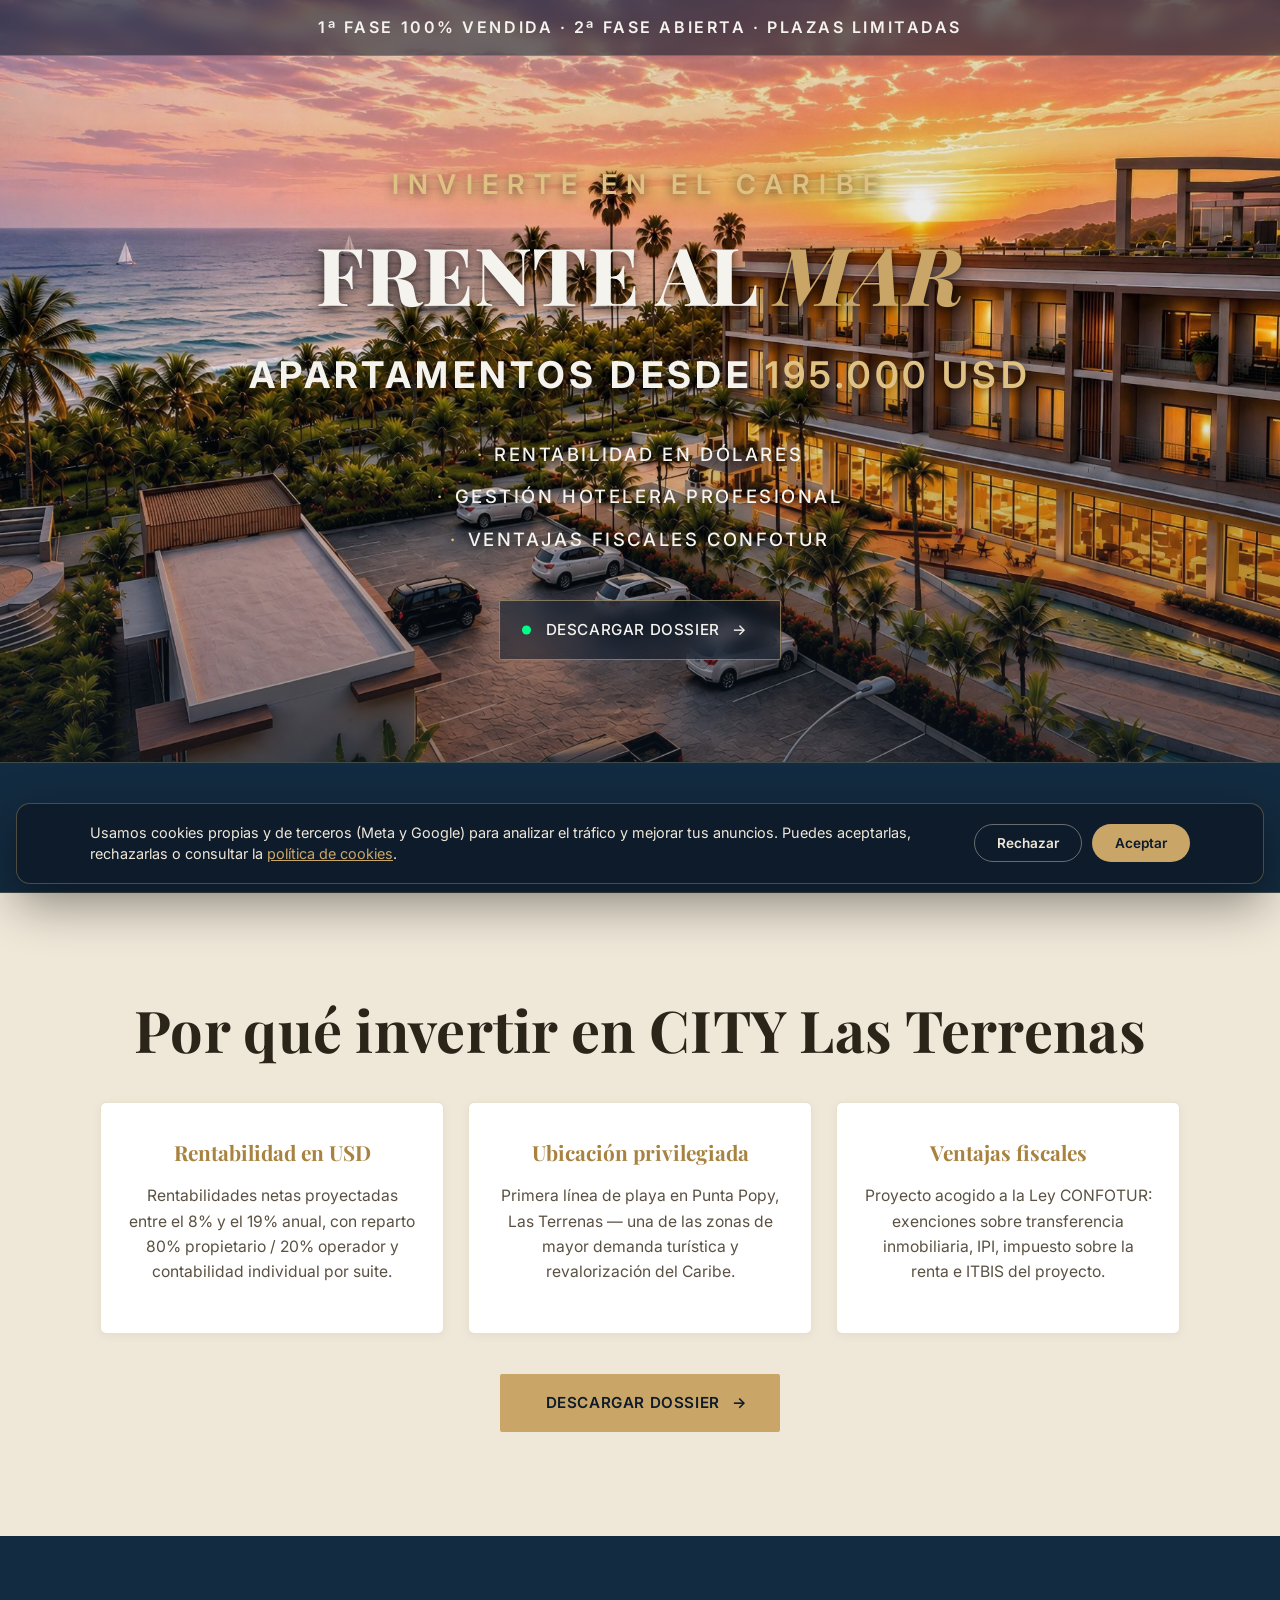
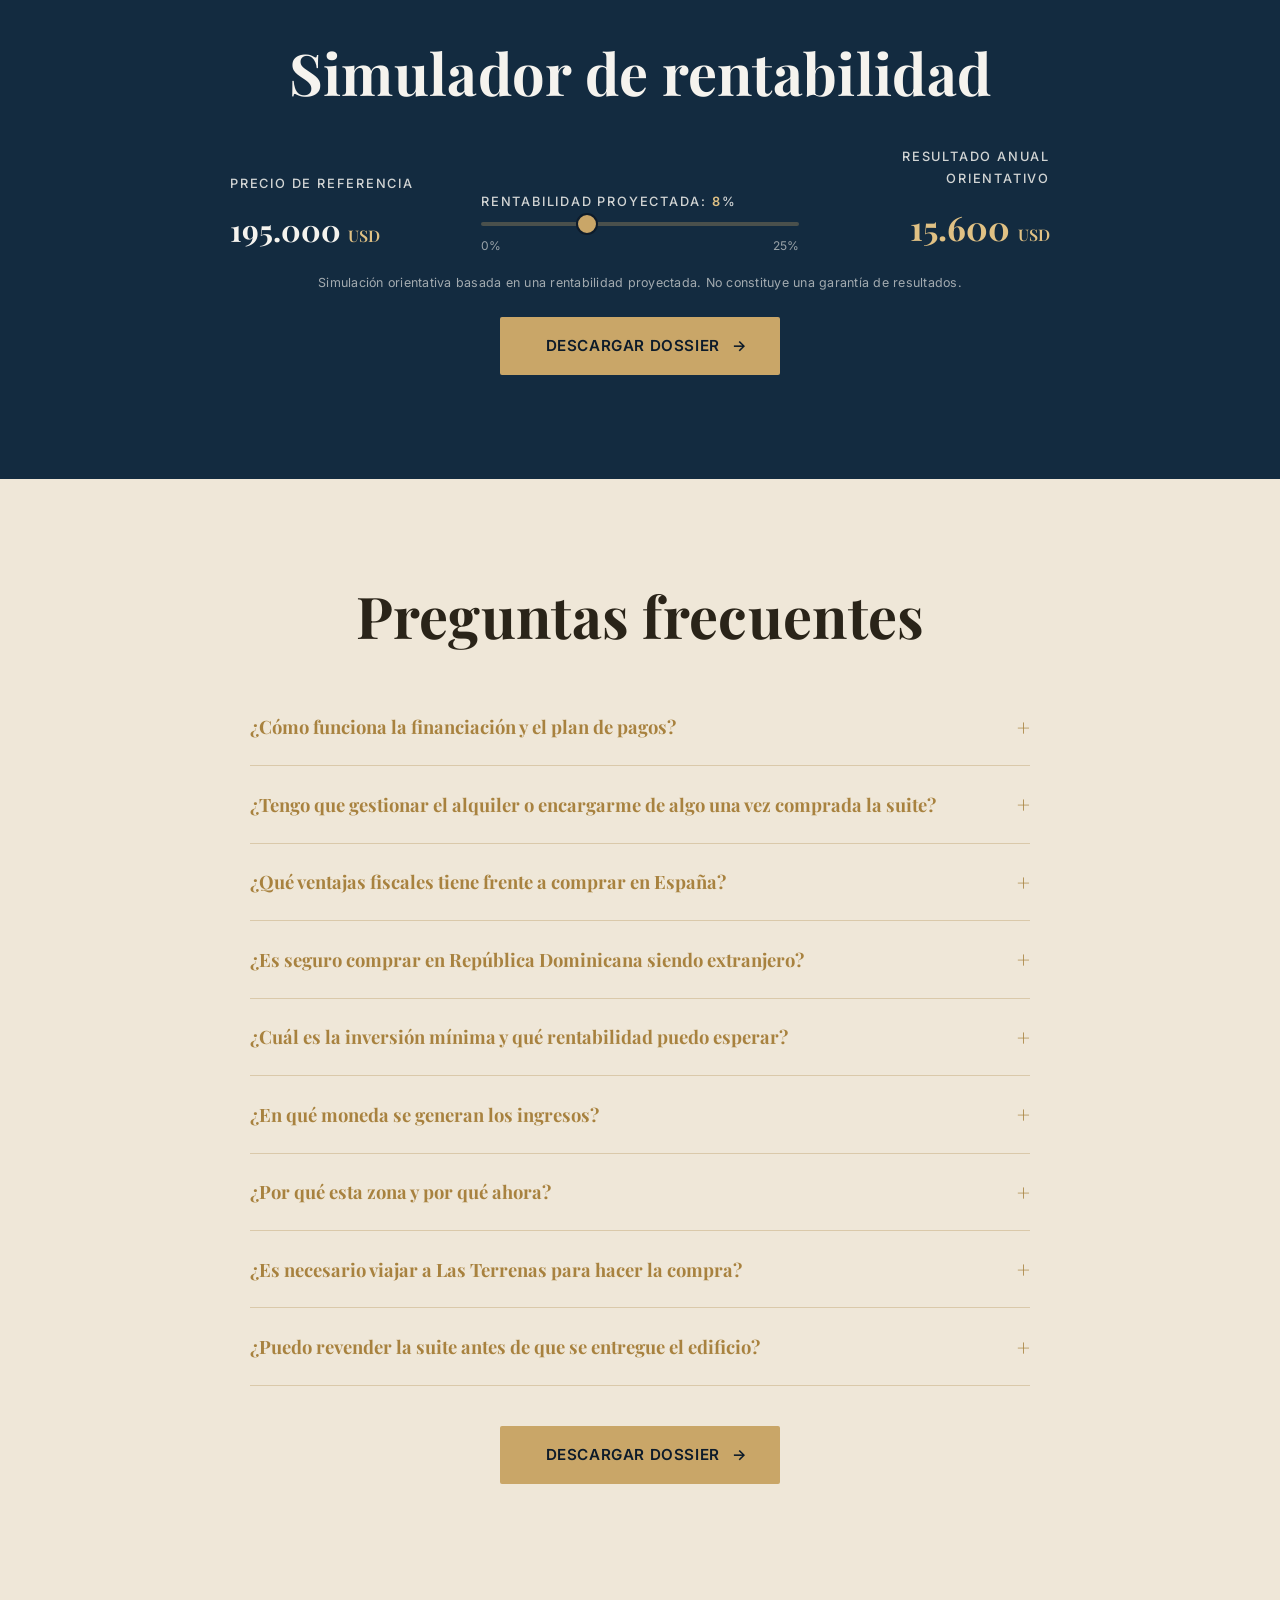
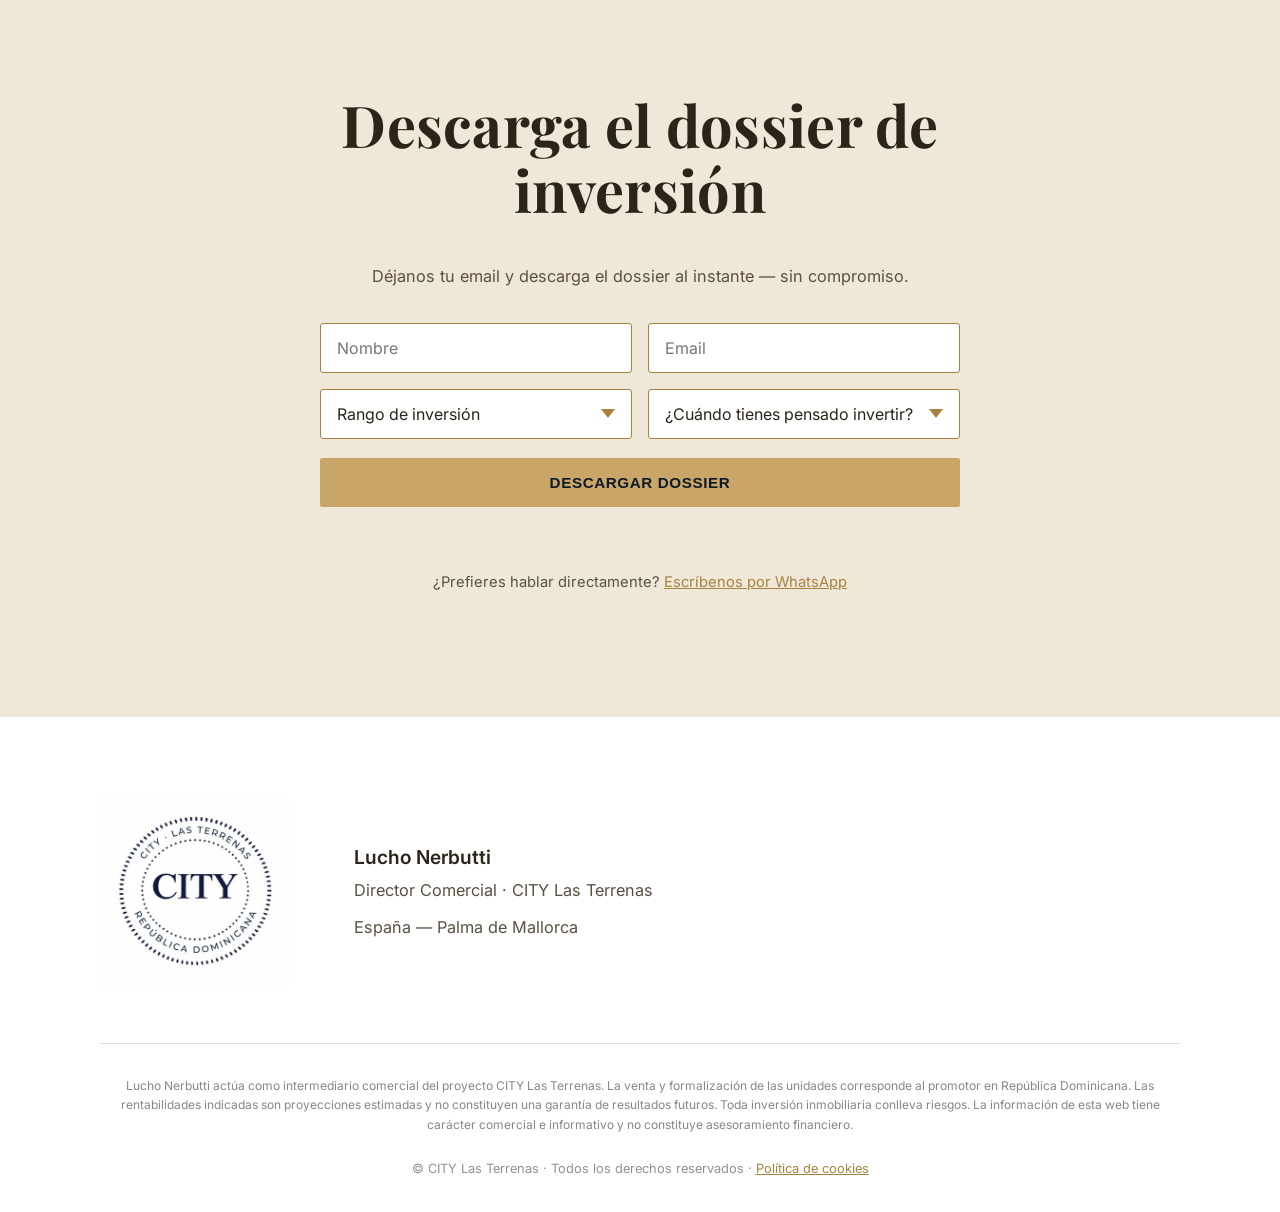
==== commit 0c0ae7c6: "Add files via upload" ====
--- a/inversion.html
+++ b/inversion.html
@@ -54,6 +54,10 @@
   .faq-item summary::after{content:'+';color:var(--gold-deep);font-size:1.4rem;flex-shrink:0}
   .faq-item[open] summary::after{content:'–'}
   .faq-item p{color:var(--ink-soft);margin-top:1rem;line-height:1.7;font-size:.98rem}
+
+  /* Botones de esta página: mismo texto en todos, en mayúscula, y el de envío centrado */
+  .landing-hero .btn,.mini-cta .btn,.calc-cta .btn,.lead-submit{text-transform:uppercase;letter-spacing:.04em}
+  .lead-submit{display:flex;justify-content:center}
 </style>
 </head>
 <body>
@@ -73,7 +77,7 @@
       <li>Ventajas fiscales CONFOTUR</li>
     </ul>
     <a class="btn btn-primary" href="#lead-form">
-      <span class="btn-dot"></span>Solicitar información <span class="arrow">→</span>
+      <span class="btn-dot"></span>Descargar dossier <span class="arrow">→</span>
     </a>
   </div>
 </header>
@@ -107,7 +111,7 @@
       </div>
     </div>
     <div class="mini-cta">
-      <a class="btn btn-gold" href="#lead-form"><span class="btn-dot"></span>Solicitar información <span class="arrow">→</span></a>
+      <a class="btn btn-gold" href="#lead-form"><span class="btn-dot"></span>Descargar dossier <span class="arrow">→</span></a>
     </div>
   </div>
 </section>
@@ -134,7 +138,7 @@
     <p class="disclaimer-inline calc-disc">Simulación orientativa basada en una rentabilidad proyectada. No constituye una garantía de resultados.</p>
     <div class="calc-cta">
       <a class="btn btn-gold" href="#lead-form">
-        <span class="btn-dot"></span>Ver disponibilidad <span class="arrow">→</span>
+        <span class="btn-dot"></span>Descargar dossier <span class="arrow">→</span>
       </a>
     </div>
   </div>
@@ -183,7 +187,7 @@
       </details>
     </div>
     <div class="mini-cta">
-      <a class="btn btn-gold" href="#lead-form"><span class="btn-dot"></span>Resolver mis dudas con Lucho <span class="arrow">→</span></a>
+      <a class="btn btn-gold" href="#lead-form"><span class="btn-dot"></span>Descargar dossier <span class="arrow">→</span></a>
     </div>
   </div>
 </section>
@@ -207,7 +211,7 @@
             <option value="no-decidido">Aún no lo tengo decidido</option>
           </select>
           <select name="cuando_compra" required>
-            <option value="" disabled selected>¿Cuándo te gustaría invertir?</option>
+            <option value="" disabled selected>¿Cuándo tienes pensado invertir?</option>
             <option value="inmediato">De forma inmediata</option>
             <option value="3-6-meses">En 3-6 meses</option>
             <option value="explorando">Explorando opciones</option>
@@ -218,6 +222,7 @@
         <button type="submit" class="btn btn-gold lead-submit">Descargar dossier</button>
         <p class="lead-msg" id="lead-msg"></p>
       </form>
+      <p class="lead-wa-secondary">¿Prefieres hablar directamente? <a href="https://wa.me/34646604591?text=Hola%20Lucho%2C%20he%20visto%20el%20proyecto%20de%20inversi%C3%B3n%20de%20City%20Las%20Terrenas%20y%20me%20gustar%C3%ADa%20hablar%20contigo%20directamente." data-wa="lead" target="_blank" rel="noopener">Escríbenos por WhatsApp</a></p>
     </div>
 
     <div id="lead-confirm">
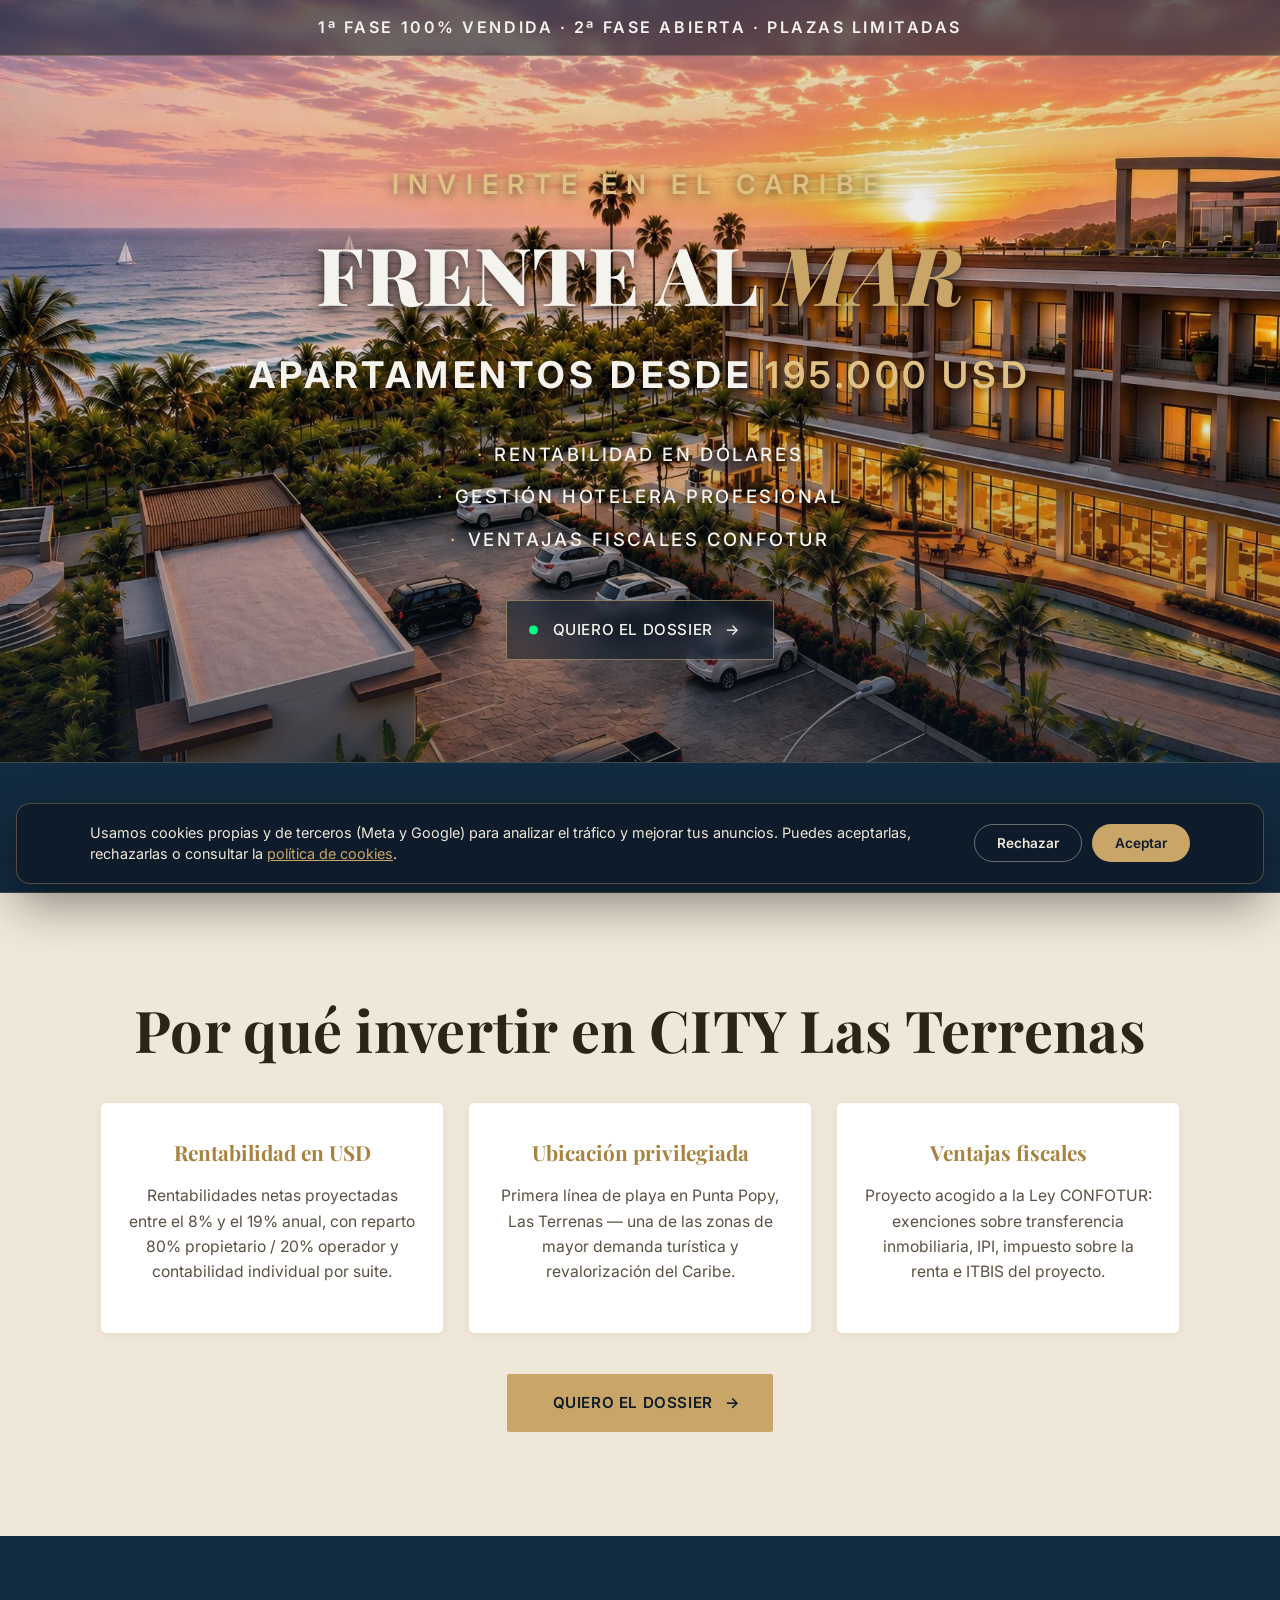
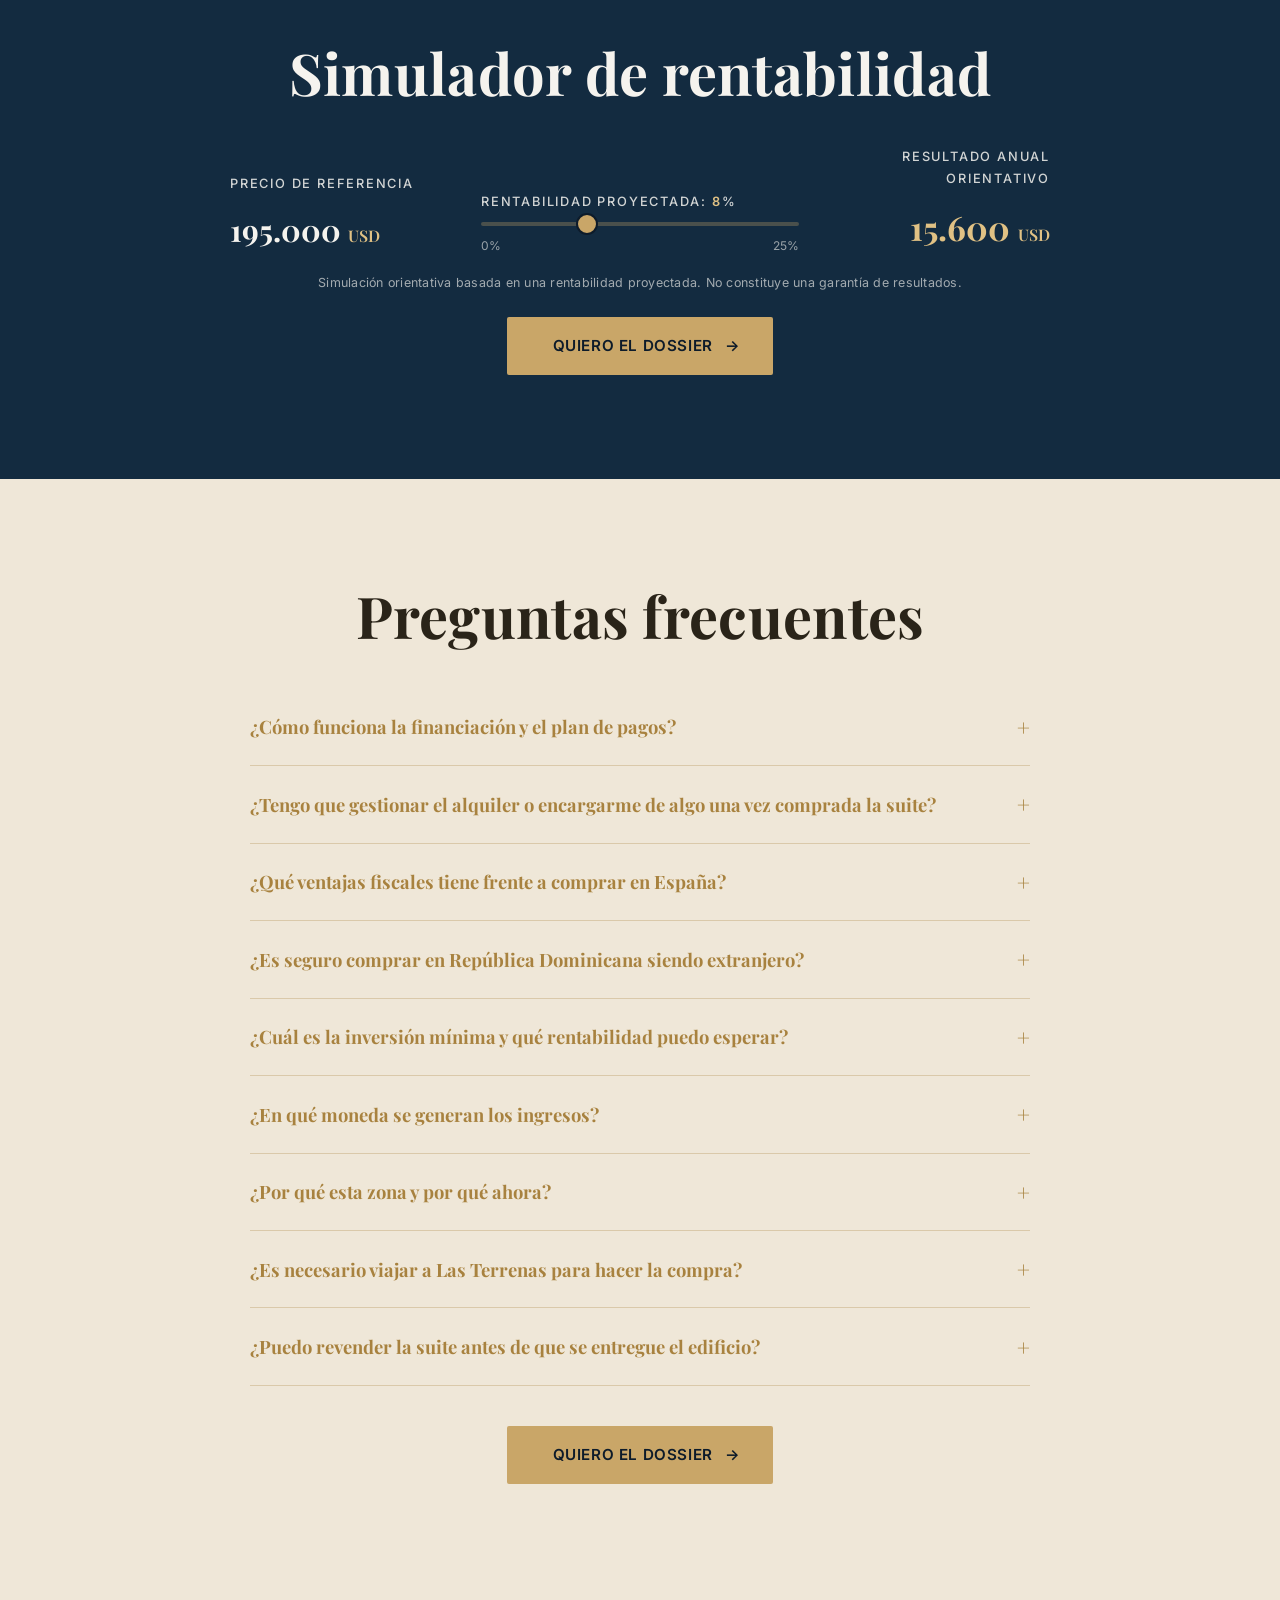
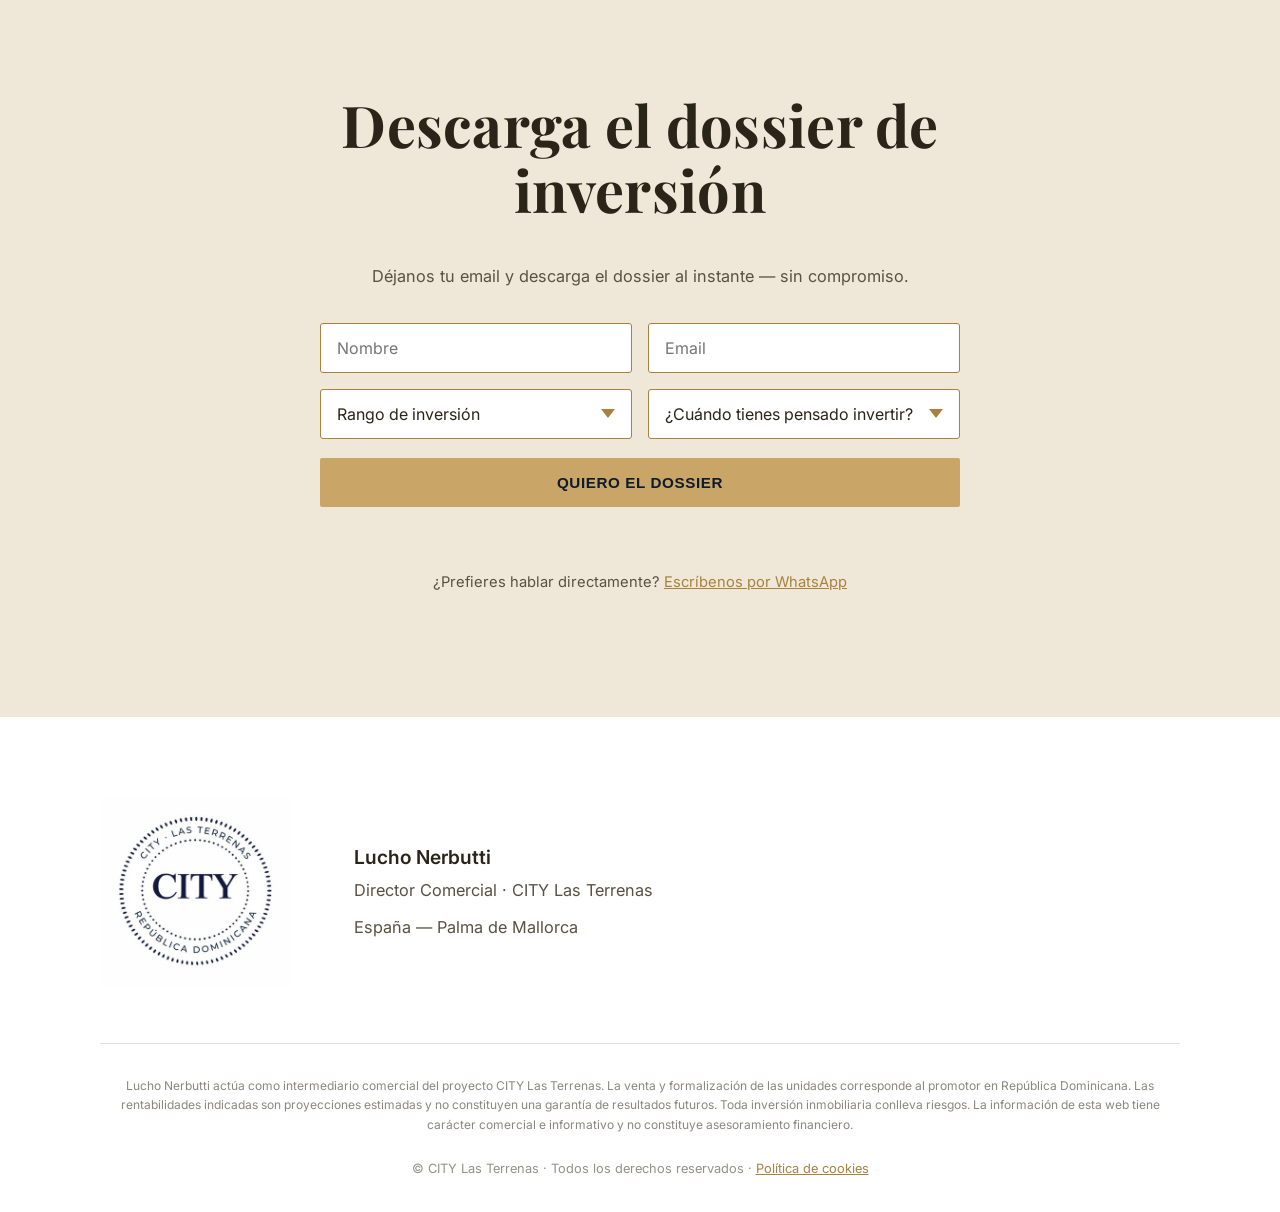
==== commit fa366e7b: "Add files via upload" ====
--- a/inversion.html
+++ b/inversion.html
@@ -23,14 +23,14 @@
 <link rel="stylesheet" href="/assets/city.css">
 <style>
   /* ===== Específico de /inversion — no toca city.css ===== */
-  .landing-hero{min-height:auto;padding-top:130px;padding-bottom:70px}
-  .landing-hero .hero-title{font-size:clamp(2.4rem,7vw,5rem)}
+  .inversion-hero{min-height:auto;padding-top:130px;padding-bottom:70px}
+  .inversion-hero .hero-title{font-size:clamp(2.4rem,7vw,5rem)}
   .mini-cta{text-align:center;padding:2.5rem 1.5rem 0}
-  .landing-reasons{display:grid;grid-template-columns:repeat(3,1fr);gap:1.5rem;max-width:1080px;margin:0 auto}
-  .landing-reason{background:#fff;border:1px solid rgba(168,130,63,.25);border-radius:6px;padding:2rem 1.6rem;text-align:center;box-shadow:0 2px 10px rgba(42,36,25,.05)}
-  .landing-reason h3{font-family:'Playfair Display',serif;color:var(--gold-deep);font-size:1.3rem;margin-bottom:.8rem}
-  .landing-reason p{color:var(--ink-soft);font-size:.98rem;line-height:1.6}
-  @media(max-width:800px){.landing-reasons{grid-template-columns:1fr}}
+  .inversion-reasons{display:grid;grid-template-columns:repeat(3,1fr);gap:1.5rem;max-width:1080px;margin:0 auto}
+  .inversion-reason{background:#fff;border:1px solid rgba(168,130,63,.25);border-radius:6px;padding:2rem 1.6rem;text-align:center;box-shadow:0 2px 10px rgba(42,36,25,.05)}
+  .inversion-reason h3{font-family:'Playfair Display',serif;color:var(--gold-deep);font-size:1.3rem;margin-bottom:.8rem}
+  .inversion-reason p{color:var(--ink-soft);font-size:.98rem;line-height:1.6}
+  @media(max-width:800px){.inversion-reasons{grid-template-columns:1fr}}
 
   .lead-fields{display:grid;grid-template-columns:1fr 1fr;gap:1rem;margin-bottom:1.2rem}
   .lead-fields input,.lead-fields select{font-family:'Inter',sans-serif;font-size:1rem;padding:14px 16px;border:1px solid var(--gold-deep);border-radius:3px;background:#fff;color:var(--ink);width:100%;appearance:none;-webkit-appearance:none}
@@ -56,14 +56,14 @@
   .faq-item p{color:var(--ink-soft);margin-top:1rem;line-height:1.7;font-size:.98rem}
 
   /* Botones de esta página: mismo texto en todos, en mayúscula, y el de envío centrado */
-  .landing-hero .btn,.mini-cta .btn,.calc-cta .btn,.lead-submit{text-transform:uppercase;letter-spacing:.04em}
+  .inversion-hero .btn,.mini-cta .btn,.calc-cta .btn,.lead-submit{text-transform:uppercase;letter-spacing:.04em}
   .lead-submit{display:flex;justify-content:center}
 </style>
 </head>
 <body>
 
 <!-- ===== HERO ===== -->
-<header class="hero landing-hero">
+<header class="hero inversion-hero">
   <div class="hero-media" style="background-image:url('/assets/hero-atardecer.jpg')"></div>
   <div class="hero-overlay"></div>
   <div class="hero-banner">1ª FASE 100% VENDIDA · 2ª FASE ABIERTA · PLAZAS LIMITADAS</div>
@@ -77,7 +77,7 @@
       <li>Ventajas fiscales CONFOTUR</li>
     </ul>
     <a class="btn btn-primary" href="#lead-form">
-      <span class="btn-dot"></span>Descargar dossier <span class="arrow">→</span>
+      <span class="btn-dot"></span>Quiero el dossier <span class="arrow">→</span>
     </a>
   </div>
 </header>
@@ -96,22 +96,22 @@
 <section class="section light">
   <div class="section-inner" style="max-width:1080px">
     <h2 class="section-title-center">Por qué invertir en CITY Las Terrenas</h2>
-    <div class="landing-reasons">
-      <div class="landing-reason">
+    <div class="inversion-reasons">
+      <div class="inversion-reason">
         <h3>Rentabilidad en USD</h3>
         <p>Rentabilidades netas proyectadas entre el 8% y el 19% anual, con reparto 80% propietario / 20% operador y contabilidad individual por suite.</p>
       </div>
-      <div class="landing-reason">
+      <div class="inversion-reason">
         <h3>Ubicación privilegiada</h3>
         <p>Primera línea de playa en Punta Popy, Las Terrenas — una de las zonas de mayor demanda turística y revalorización del Caribe.</p>
       </div>
-      <div class="landing-reason">
+      <div class="inversion-reason">
         <h3>Ventajas fiscales</h3>
         <p>Proyecto acogido a la Ley CONFOTUR: exenciones sobre transferencia inmobiliaria, IPI, impuesto sobre la renta e ITBIS del proyecto.</p>
       </div>
     </div>
     <div class="mini-cta">
-      <a class="btn btn-gold" href="#lead-form"><span class="btn-dot"></span>Descargar dossier <span class="arrow">→</span></a>
+      <a class="btn btn-gold" href="#lead-form"><span class="btn-dot"></span>Quiero el dossier <span class="arrow">→</span></a>
     </div>
   </div>
 </section>
@@ -138,7 +138,7 @@
     <p class="disclaimer-inline calc-disc">Simulación orientativa basada en una rentabilidad proyectada. No constituye una garantía de resultados.</p>
     <div class="calc-cta">
       <a class="btn btn-gold" href="#lead-form">
-        <span class="btn-dot"></span>Descargar dossier <span class="arrow">→</span>
+        <span class="btn-dot"></span>Quiero el dossier <span class="arrow">→</span>
       </a>
     </div>
   </div>
@@ -187,7 +187,7 @@
       </details>
     </div>
     <div class="mini-cta">
-      <a class="btn btn-gold" href="#lead-form"><span class="btn-dot"></span>Descargar dossier <span class="arrow">→</span></a>
+      <a class="btn btn-gold" href="#lead-form"><span class="btn-dot"></span>Quiero el dossier <span class="arrow">→</span></a>
     </div>
   </div>
 </section>
@@ -199,7 +199,7 @@
     <p>Déjanos tu email y descarga el dossier al instante — sin compromiso.</p>
 
     <div id="lead-form-wrap">
-      <form id="landing-lead-form" class="dossier-form">
+      <form id="inversion-lead-form" class="dossier-form">
         <div class="lead-fields">
           <input type="text" name="nombre" placeholder="Nombre" required>
           <input type="email" name="email" placeholder="Email" required>
@@ -217,12 +217,12 @@
             <option value="explorando">Explorando opciones</option>
           </select>
         </div>
-        <input type="hidden" name="origen" value="landing-ads">
-        <input type="hidden" name="_subject" value="Nuevo lead — Landing inversión CITY Las Terrenas">
-        <button type="submit" class="btn btn-gold lead-submit">Descargar dossier</button>
+        <input type="hidden" name="origen" value="inversion-ads">
+        <input type="hidden" name="_subject" value="Nuevo lead — Inversión CITY Las Terrenas">
+        <button type="submit" class="btn btn-gold lead-submit">Quiero el dossier</button>
         <p class="lead-msg" id="lead-msg"></p>
       </form>
-      <p class="lead-wa-secondary">¿Prefieres hablar directamente? <a href="https://wa.me/34646604591?text=Hola%20Lucho%2C%20he%20visto%20el%20proyecto%20de%20inversi%C3%B3n%20de%20City%20Las%20Terrenas%20y%20me%20gustar%C3%ADa%20hablar%20contigo%20directamente." data-wa="lead" target="_blank" rel="noopener">Escríbenos por WhatsApp</a></p>
+      <p class="lead-wa-secondary">¿Prefieres hablar directamente? <a href="https://wa.me/34646604591?text=Hola%20Lucho%2C%20he%20visto%20la%20inversi%C3%B3n%20de%20City%20Las%20Terrenas%20en%20Rep%C3%BAblica%20Dominicana%20y%20me%20gustar%C3%ADa%20que%20me%20cuentes%20los%20detalles%3A%20precio%2C%20rentabilidad%20y%20disponibilidad." data-wa="lead" target="_blank" rel="noopener">Escríbenos por WhatsApp</a></p>
     </div>
 
     <div id="lead-confirm">
@@ -326,7 +326,7 @@
     var link = ev.target.closest ? ev.target.closest('[data-wa="lead"]') : null;
     if (!link) return;
     if (pixelsLoaded && typeof fbq === 'function') {
-      fbq('track', 'Lead', { content_name: 'City Las Terrenas - Landing WhatsApp secundario' });
+      fbq('track', 'Lead', { content_name: 'City Las Terrenas - Inversion WhatsApp secundario' });
     }
   });
 
@@ -366,7 +366,7 @@
 <script>
 /* ===== Formulario de /inversion → Formspree (AJAX) + descarga del dossier + evento Lead ===== */
 (function () {
-  var form = document.getElementById('landing-lead-form');
+  var form = document.getElementById('inversion-lead-form');
   if (!form) return;
   var msg = document.getElementById('lead-msg');
   var PDF_URL = '/assets/dossier-city.pdf';
@@ -388,7 +388,7 @@
       if (res.ok) {
         /* Evento Lead del Pixel — solo si el usuario aceptó cookies */
         if (window.fbq && typeof fbq === 'function') {
-          fbq('track', 'Lead', { content_name: 'City Las Terrenas - Landing Inversion' });
+          fbq('track', 'Lead', { content_name: 'City Las Terrenas - Inversion Dossier' });
         }
         document.getElementById('lead-form-wrap').classList.add('hidden');
         document.getElementById('lead-confirm').classList.add('visible');
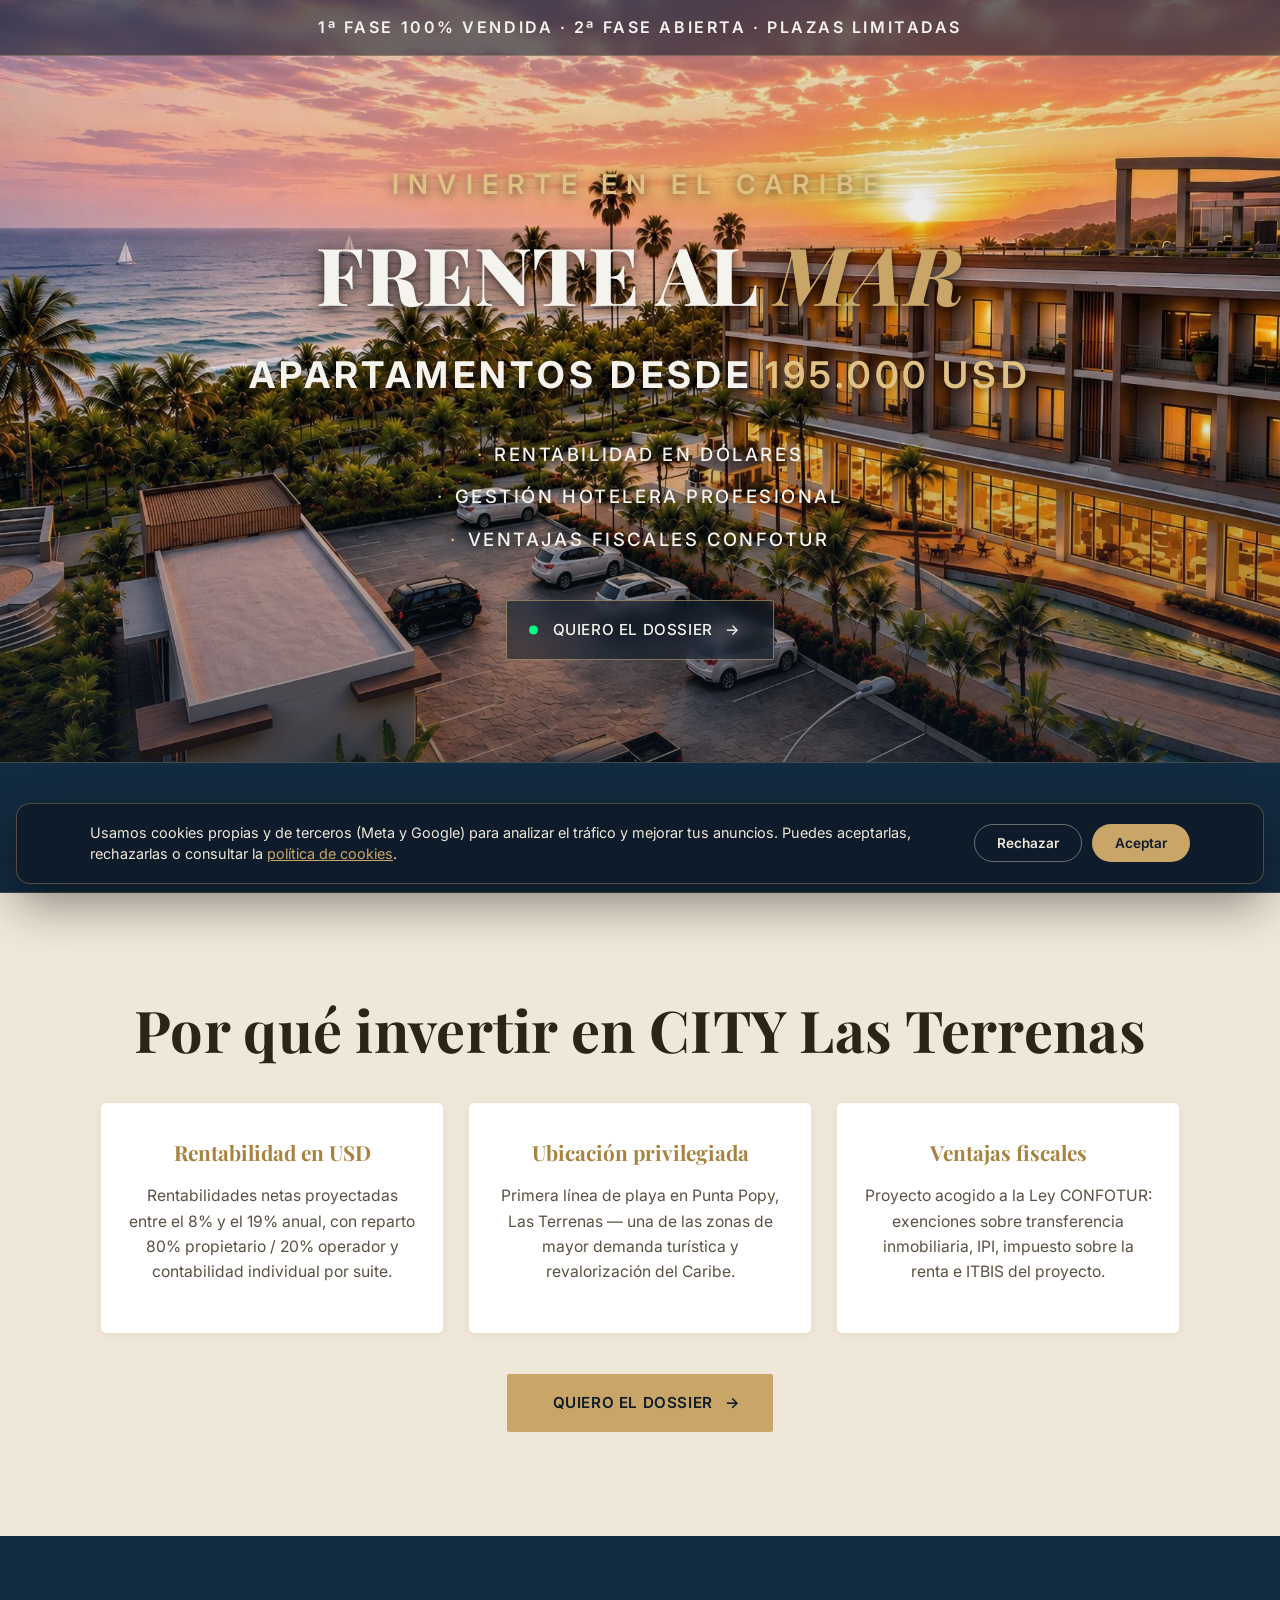
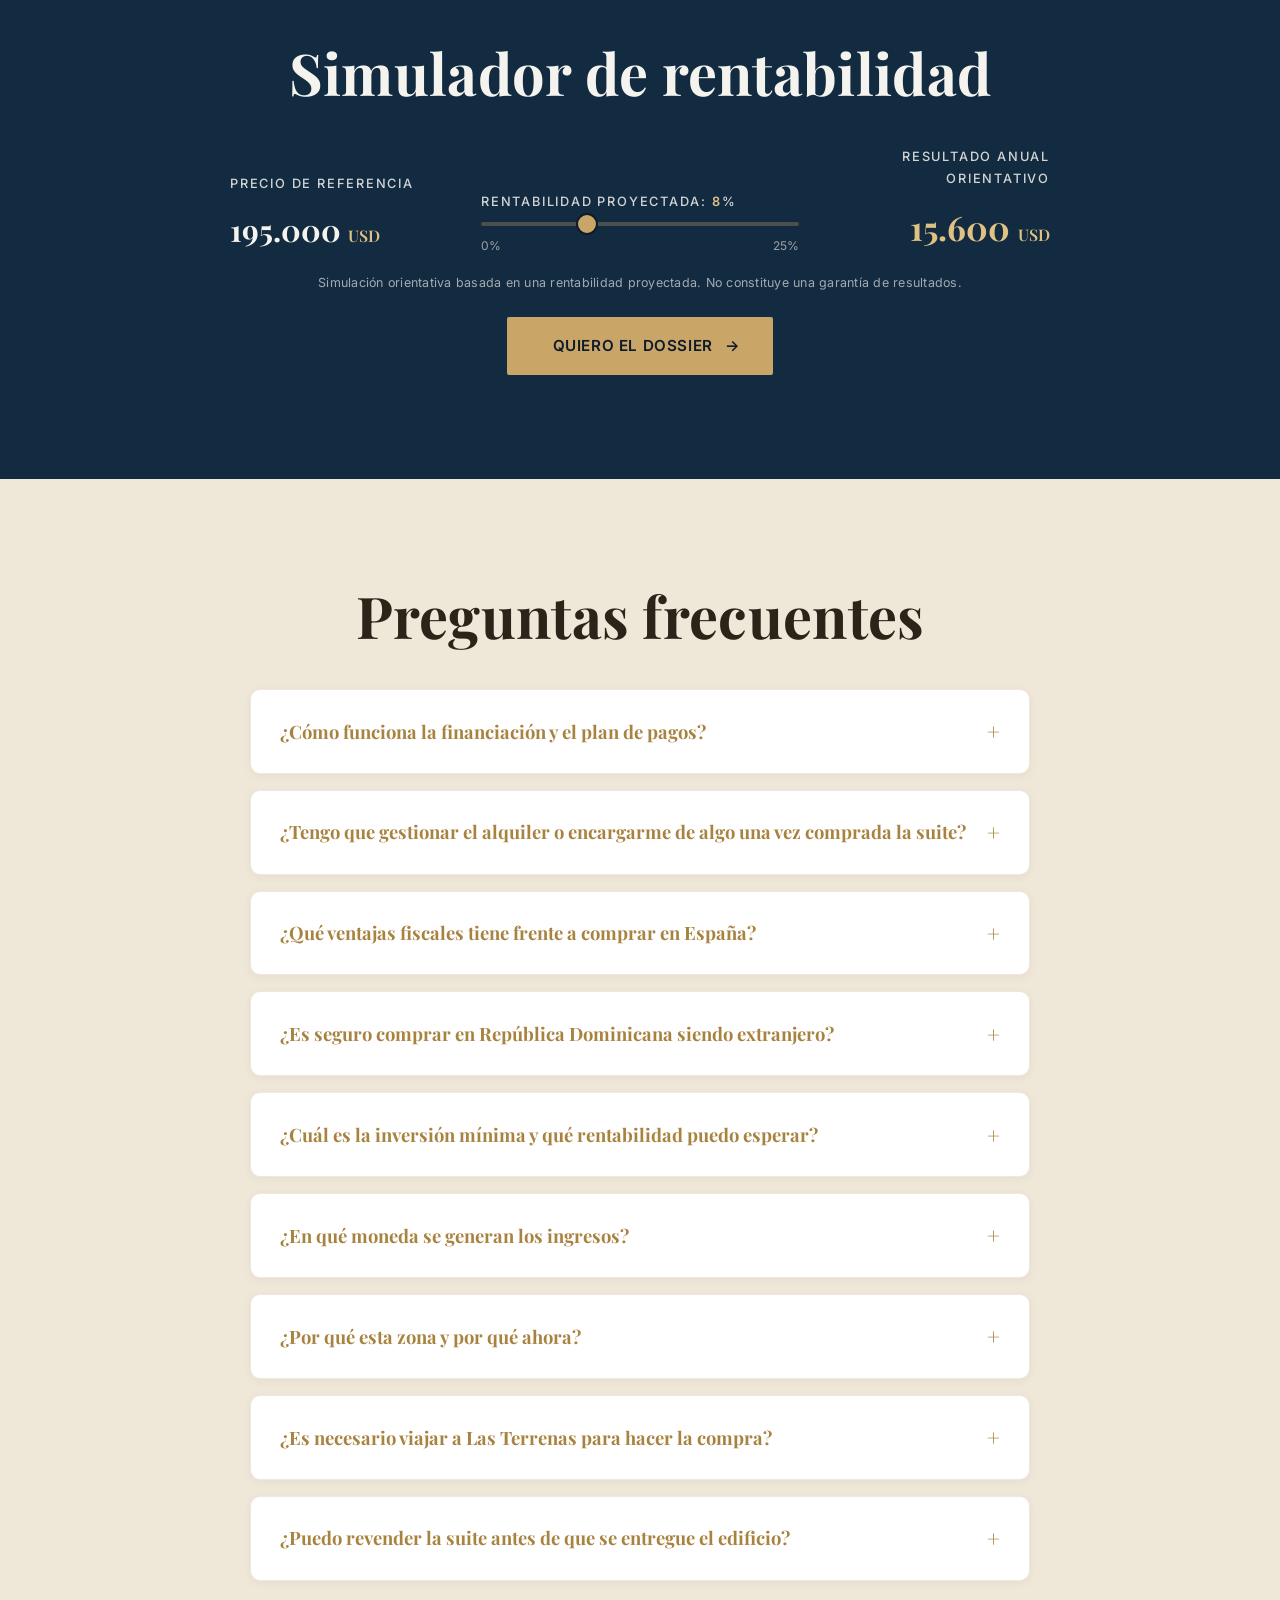
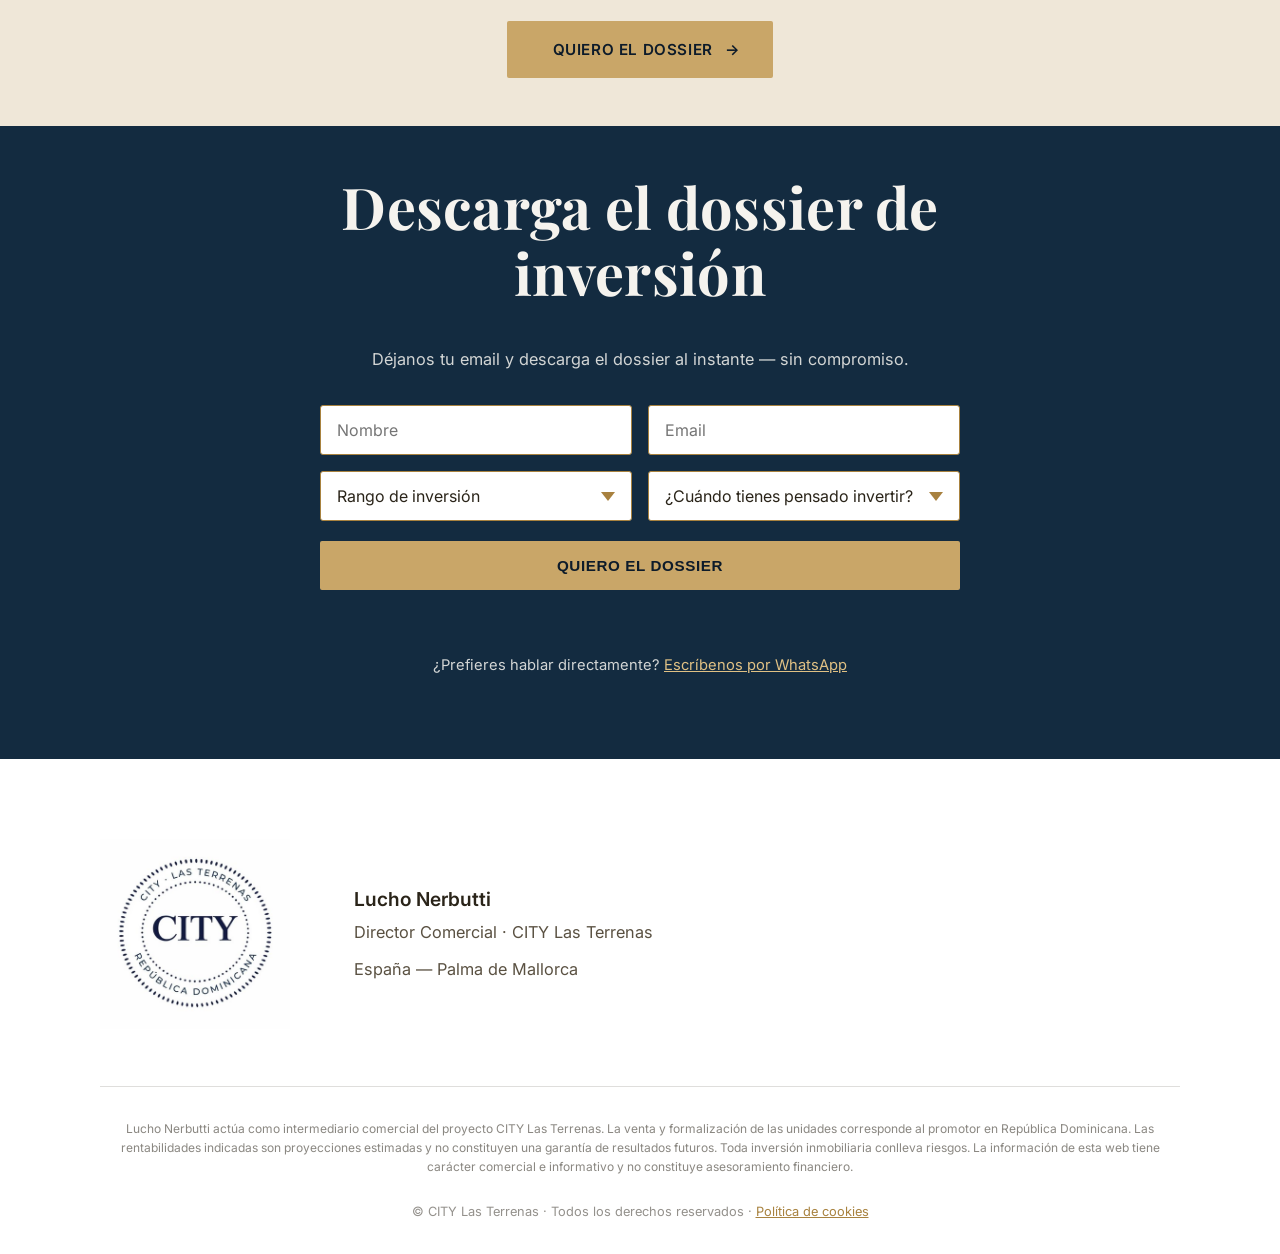
==== commit 8cc85e0d: "Add files via upload" ====
--- a/inversion.html
+++ b/inversion.html
@@ -27,7 +27,8 @@
   .inversion-hero .hero-title{font-size:clamp(2.4rem,7vw,5rem)}
   .mini-cta{text-align:center;padding:2.5rem 1.5rem 0}
   .inversion-reasons{display:grid;grid-template-columns:repeat(3,1fr);gap:1.5rem;max-width:1080px;margin:0 auto}
-  .inversion-reason{background:#fff;border:1px solid rgba(168,130,63,.25);border-radius:6px;padding:2rem 1.6rem;text-align:center;box-shadow:0 2px 10px rgba(42,36,25,.05)}
+  .inversion-reason{background:#fff;border:1px solid rgba(168,130,63,.25);border-radius:6px;padding:2rem 1.6rem;text-align:center;box-shadow:0 2px 10px rgba(42,36,25,.05);transition:opacity .6s ease,transform .3s ease,box-shadow .3s ease}
+  .inversion-reason:hover{box-shadow:0 8px 24px rgba(42,36,25,.1);transform:translateY(-4px)}
   .inversion-reason h3{font-family:'Playfair Display',serif;color:var(--gold-deep);font-size:1.3rem;margin-bottom:.8rem}
   .inversion-reason p{color:var(--ink-soft);font-size:.98rem;line-height:1.6}
   @media(max-width:800px){.inversion-reasons{grid-template-columns:1fr}}
@@ -48,12 +49,19 @@
   @media(max-width:560px){.lead-fields{grid-template-columns:1fr}}
 
   .faq-list{max-width:780px;margin:2.5rem auto 0}
-  .faq-item{border-bottom:1px solid rgba(168,130,63,.3);padding:1.2rem 0}
+  .faq-item{background:#fff;border:1px solid rgba(168,130,63,.18);border-radius:10px;padding:1.4rem 1.8rem;margin-bottom:1rem;box-shadow:0 2px 10px rgba(42,36,25,.05);transition:opacity .6s ease,transform .3s ease,box-shadow .3s ease}
+  .faq-item:last-child{margin-bottom:0}
+  .faq-item:hover{box-shadow:0 8px 24px rgba(42,36,25,.1);transform:translateY(-3px)}
   .faq-item summary{cursor:pointer;list-style:none;font-family:'Playfair Display',serif;font-size:1.15rem;font-weight:700;color:var(--gold-deep);display:flex;justify-content:space-between;align-items:center;gap:1rem}
   .faq-item summary::-webkit-details-marker{display:none}
   .faq-item summary::after{content:'+';color:var(--gold-deep);font-size:1.4rem;flex-shrink:0}
   .faq-item[open] summary::after{content:'–'}
   .faq-item p{color:var(--ink-soft);margin-top:1rem;line-height:1.7;font-size:.98rem}
+
+  /* Costuras FAQ -> CTA final -> footer: menos vacío entre bloques */
+  .section-faq{padding-bottom:3rem}
+  #lead-form{padding-top:3rem;padding-bottom:4rem}
+  #lead-form .lead-wa-secondary a{color:var(--gold-bright)}
 
   /* Botones de esta página: mismo texto en todos, en mayúscula, y el de envío centrado */
   .inversion-hero .btn,.mini-cta .btn,.calc-cta .btn,.lead-submit{text-transform:uppercase;letter-spacing:.04em}
@@ -97,15 +105,15 @@
   <div class="section-inner" style="max-width:1080px">
     <h2 class="section-title-center">Por qué invertir en CITY Las Terrenas</h2>
     <div class="inversion-reasons">
-      <div class="inversion-reason">
+      <div class="inversion-reason fade-up">
         <h3>Rentabilidad en USD</h3>
         <p>Rentabilidades netas proyectadas entre el 8% y el 19% anual, con reparto 80% propietario / 20% operador y contabilidad individual por suite.</p>
       </div>
-      <div class="inversion-reason">
+      <div class="inversion-reason fade-up">
         <h3>Ubicación privilegiada</h3>
         <p>Primera línea de playa en Punta Popy, Las Terrenas — una de las zonas de mayor demanda turística y revalorización del Caribe.</p>
       </div>
-      <div class="inversion-reason">
+      <div class="inversion-reason fade-up">
         <h3>Ventajas fiscales</h3>
         <p>Proyecto acogido a la Ley CONFOTUR: exenciones sobre transferencia inmobiliaria, IPI, impuesto sobre la renta e ITBIS del proyecto.</p>
       </div>
@@ -117,7 +125,7 @@
 </section>
 
 <!-- ===== SIMULADOR DE RENTABILIDAD (reutilizado tal cual de la home, CTA apunta al formulario) ===== -->
-<section class="section soft section-calc fade-up visible">
+<section class="section soft section-calc fade-up">
   <div class="section-inner calc-inner">
     <h2 class="section-title-center">Simulador de rentabilidad</h2>
     <div class="calc-grid">
@@ -145,43 +153,43 @@
 </section>
 
 <!-- ===== PREGUNTAS FRECUENTES ===== -->
-<section class="section light">
+<section class="section light section-faq">
   <div class="section-inner" style="max-width:820px">
     <h2 class="section-title-center">Preguntas frecuentes</h2>
     <div class="faq-list">
-      <details class="faq-item">
+      <details class="faq-item fade-up">
         <summary>¿Cómo funciona la financiación y el plan de pagos?</summary>
         <p>El pago se reparte en 6 plazos vinculados al avance real de la obra: nada se paga por adelantado sin respaldo. Empieza con un 20% de reserva y termina con la entrega en 2029, todo depositado en notaría desde el primer día.</p>
       </details>
-      <details class="faq-item">
+      <details class="faq-item fade-up">
         <summary>¿Tengo que gestionar el alquiler o encargarme de algo una vez comprada la suite?</summary>
         <p>No. El proyecto funciona bajo rental pool con gestión hotelera profesional — la operativa, el mantenimiento y la comercialización turística corren a cargo del operador, no tuyos. Tu papel es el de propietario-inversor: recibes el rendimiento sin intervenir en el día a día, estés donde estés.</p>
       </details>
-      <details class="faq-item">
+      <details class="faq-item fade-up">
         <summary>¿Qué ventajas fiscales tiene frente a comprar en España?</summary>
         <p>En España el alquiler turístico tributa cada año por IRPF sin un marco de exención comparable. Aquí, la Ley CONFOTUR concede hasta 15 años de exención fiscal al proyecto, pensada para maximizar lo que te llevas neto desde el primer año.</p>
       </details>
-      <details class="faq-item">
+      <details class="faq-item fade-up">
         <summary>¿Es seguro comprar en República Dominicana siendo extranjero?</summary>
         <p>El proceso está blindado por Guzmán Ariza, despacho de referencia en inversión inmobiliaria extranjera del país, que redacta y supervisa el contrato de compraventa. La reserva se deposita en notaría local, y en la entrega recibes un título de propiedad individual a tu nombre con registro catastral — las mismas garantías notariales que si compraras en Europa.</p>
       </details>
-      <details class="faq-item">
+      <details class="faq-item fade-up">
         <summary>¿Cuál es la inversión mínima y qué rentabilidad puedo esperar?</summary>
         <p>Desde 195.000 USD por una suite de 50 m². En el escenario base (65% ocupación) la rentabilidad ronda el 12–14% anual, y puede llegar al 18–19% en el escenario optimista. Son cifras proyectadas, no garantizadas.</p>
       </details>
-      <details class="faq-item">
+      <details class="faq-item fade-up">
         <summary>¿En qué moneda se generan los ingresos?</summary>
         <p>En dólares. Al tratarse de un destino con demanda turística europea y norteamericana, el rental pool genera y reparte en USD — una divisa fuerte que diversifica tu exposición si tu patrimonio está mayormente en euros.</p>
       </details>
-      <details class="faq-item">
+      <details class="faq-item fade-up">
         <summary>¿Por qué esta zona y por qué ahora?</summary>
         <p>Punta Popy está en uno de los corredores turísticos de mayor expansión del Caribe dominicano: más de un 10% de revalorización histórica anual y ocupaciones que ya superan el 90% en temporada alta. El primer edificio del mismo promotor se vendió al 100% y se entrega este año — City Las Terrenas es la segunda fase, con las condiciones de entrada más tempranas que va a haber.</p>
       </details>
-      <details class="faq-item">
+      <details class="faq-item fade-up">
         <summary>¿Es necesario viajar a Las Terrenas para hacer la compra?</summary>
         <p>No. Todo el proceso —firma del contrato, documentación notarial, pagos— se gestiona de forma digital desde tu país de residencia, sin necesidad de desplazamiento físico.</p>
       </details>
-      <details class="faq-item">
+      <details class="faq-item fade-up">
         <summary>¿Puedo revender la suite antes de que se entregue el edificio?</summary>
         <p>Sí. El contrato permite vender o ceder la unidad en cualquier momento, tanto durante la construcción como una vez en funcionamiento, siempre que los pagos estén al corriente.</p>
       </details>
@@ -193,7 +201,7 @@
 </section>
 
 <!-- ===== FORMULARIO — CTA PRINCIPAL ===== -->
-<section class="section light section-content" id="lead-form">
+<section class="section soft section-content fade-up" id="lead-form">
   <div class="section-inner" style="max-width:640px;text-align:center">
     <h2 class="section-title-center">Descarga el dossier de inversión</h2>
     <p>Déjanos tu email y descarga el dossier al instante — sin compromiso.</p>
@@ -226,7 +234,7 @@
     </div>
 
     <div id="lead-confirm">
-      <p style="font-size:1.2rem;color:var(--gold-deep);font-weight:600">Gracias — descargando tu dossier.</p>
+      <p style="font-size:1.2rem;color:var(--gold-bright);font-weight:600">Gracias — descargando tu dossier.</p>
       <p class="lead-wa-secondary">¿Prefieres ir más rápido? <a href="https://wa.me/34646604591?text=Hola%20Lucho%2C%20acabo%20de%20descargar%20el%20dossier%20de%20inversi%C3%B3n%20de%20City%20Las%20Terrenas%20y%20me%20gustar%C3%ADa%20hablar%20contigo%20directamente." data-wa="lead" target="_blank" rel="noopener">Escríbenos por WhatsApp</a></p>
     </div>
   </div>
@@ -370,7 +378,7 @@
   if (!form) return;
   var msg = document.getElementById('lead-msg');
   var PDF_URL = '/assets/dossier-city.pdf';
-  var ENDPOINT = 'https://formspree.io/f/xjybjznw';
+  var ENDPOINT = 'https://formspree.io/f/xljdeojd';
 
   form.addEventListener('submit', function (ev) {
     ev.preventDefault();
@@ -379,6 +387,21 @@
     msg.className = 'lead-msg';
     msg.textContent = '';
     if (btn) btn.disabled = true;
+
+    /* Alta en paralelo en Brevo, lista "City - Dossier Inversion" (ID 6) —
+       dispara la automatización de seguimiento a 2 días para este funnel.
+       No bloquea ni condiciona el envío a Formspree ni la descarga del dossier. */
+    try {
+      fetch('/api/subscribe-lead', {
+        method: 'POST',
+        headers: { 'Content-Type': 'application/json' },
+        body: JSON.stringify({
+          nombre: data.get('nombre'),
+          email: data.get('email'),
+          listId: 6
+        })
+      }).catch(function () {});
+    } catch (e) {}
 
     fetch(ENDPOINT, {
       method: 'POST',
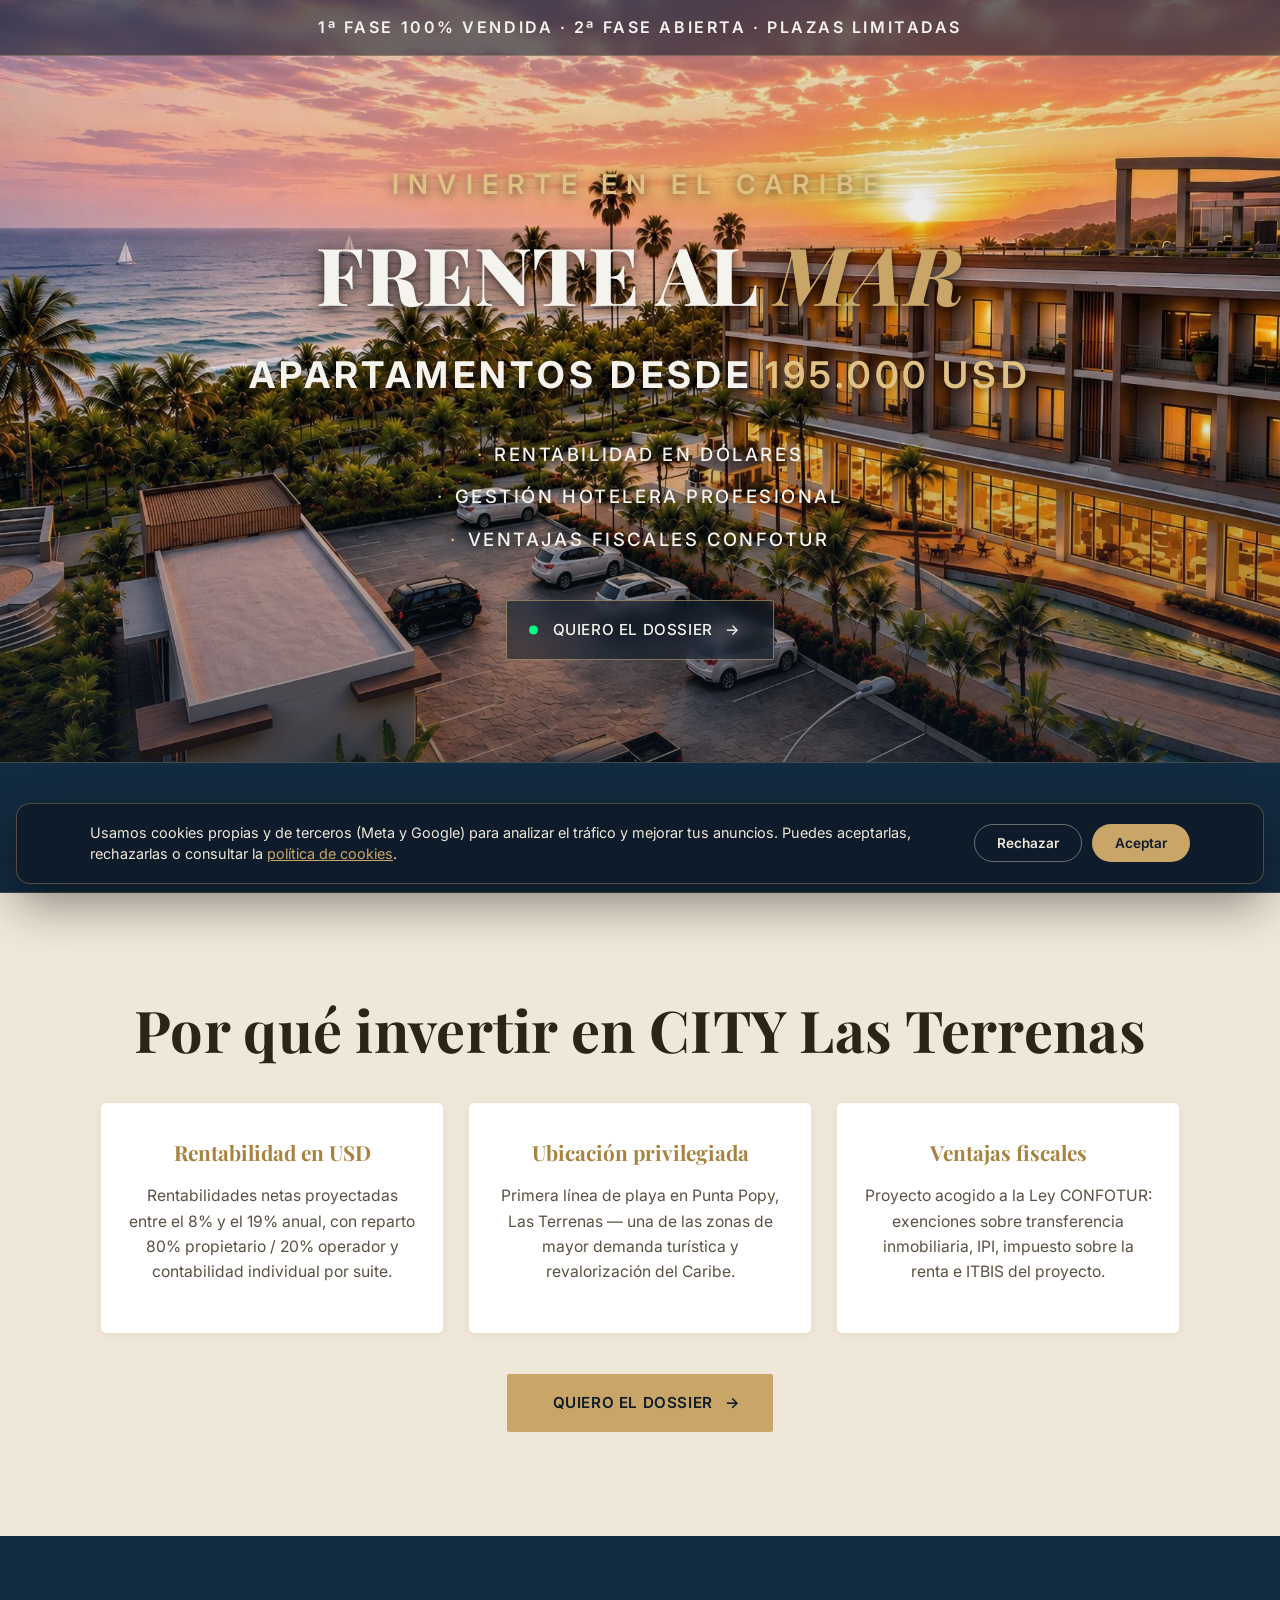
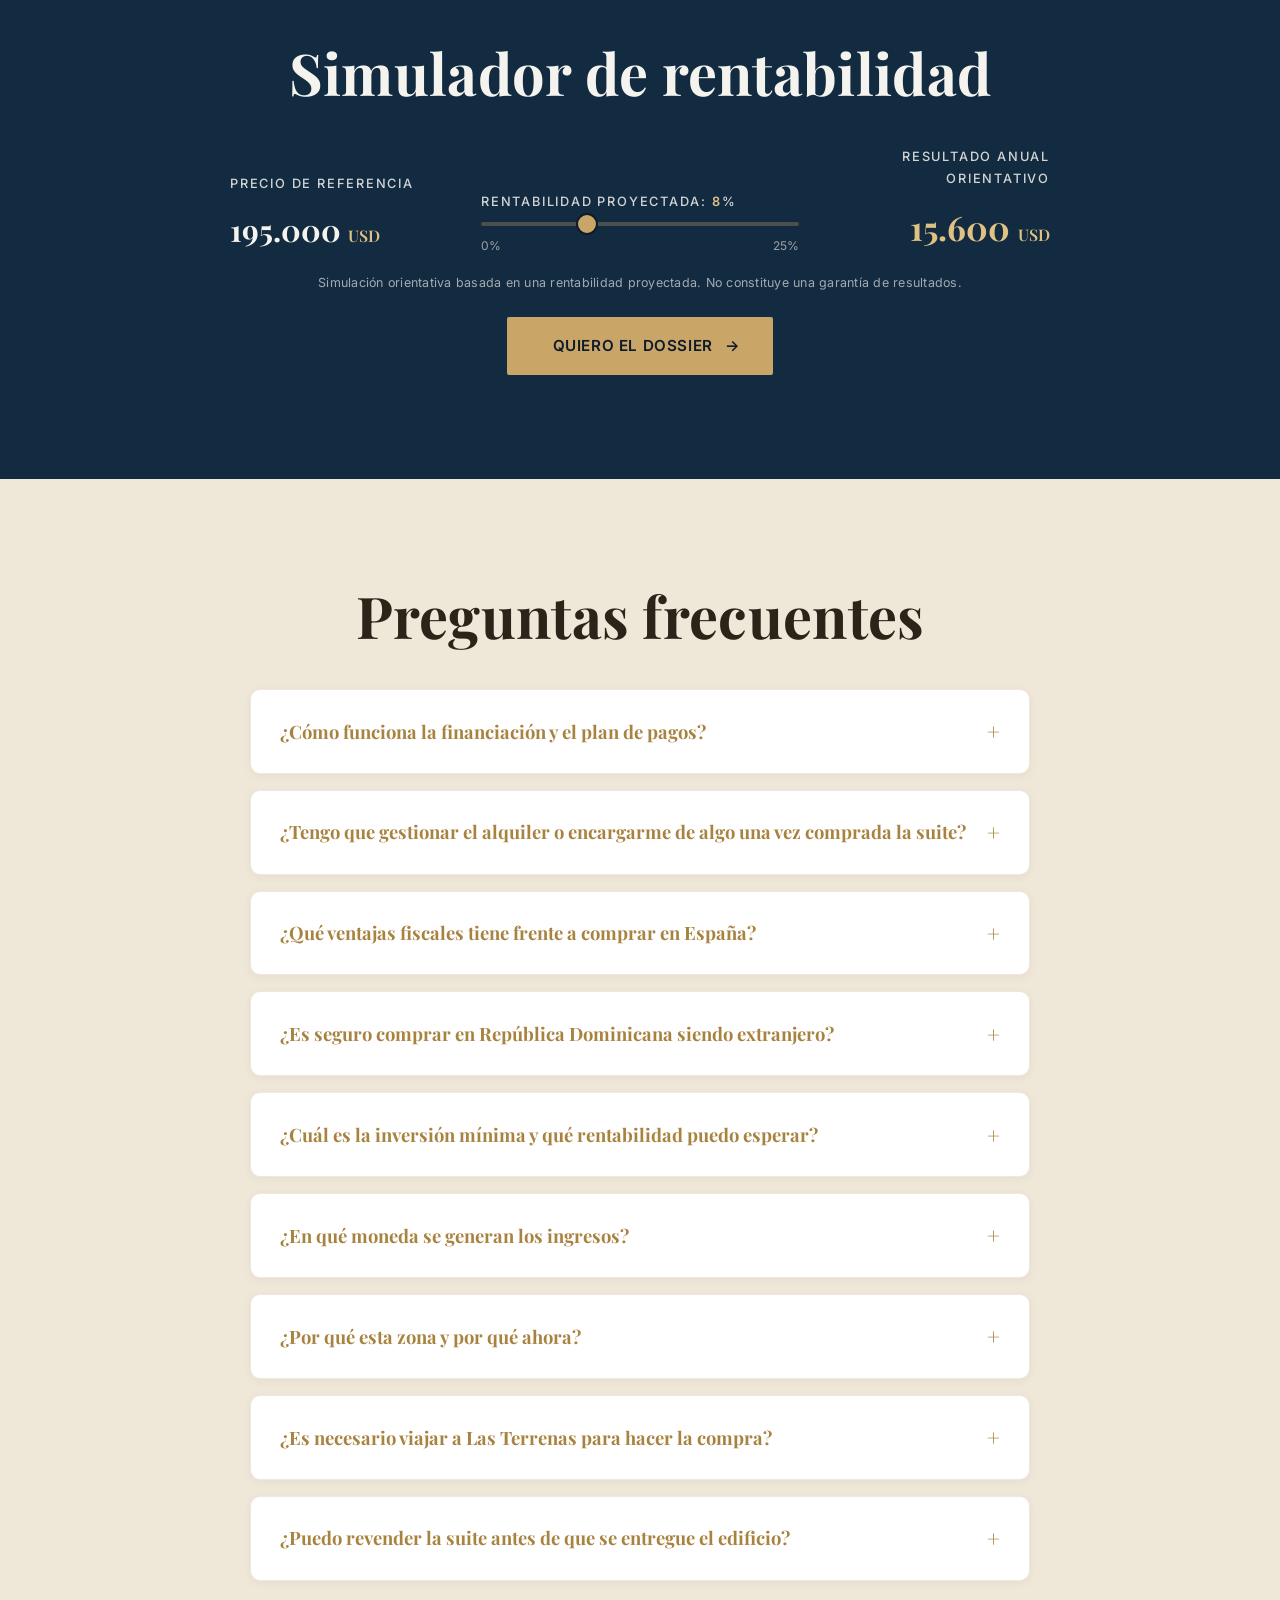
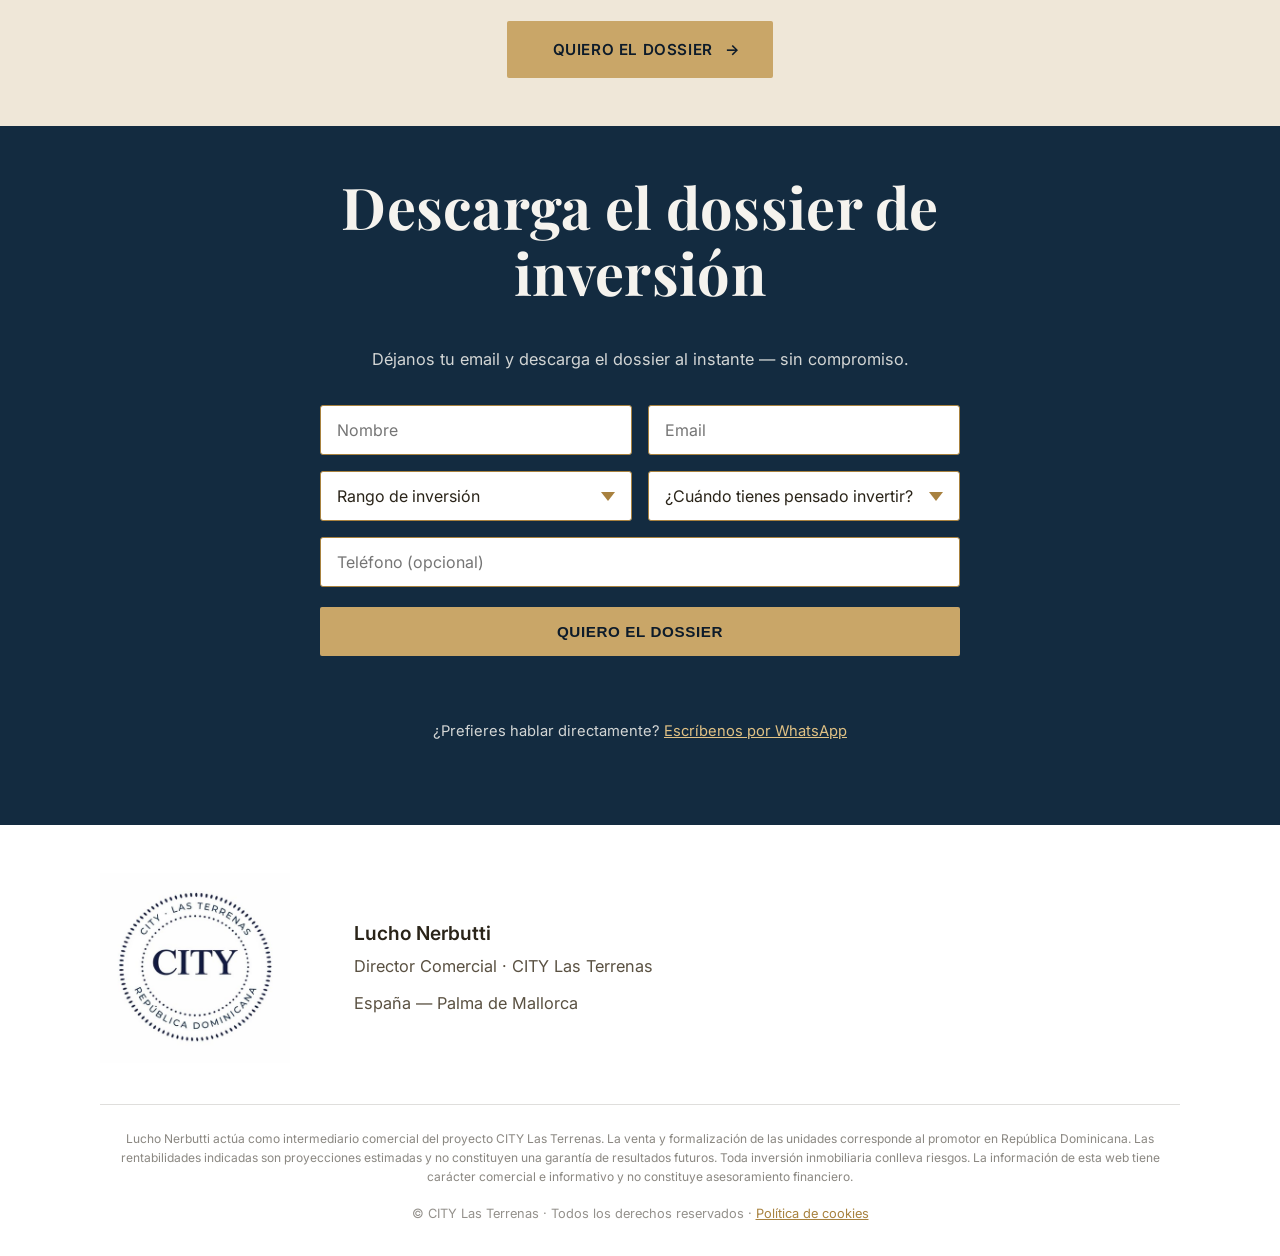
==== commit 4feeac85: "Add files via upload" ====
--- a/inversion.html
+++ b/inversion.html
@@ -34,6 +34,7 @@
   @media(max-width:800px){.inversion-reasons{grid-template-columns:1fr}}
 
   .lead-fields{display:grid;grid-template-columns:1fr 1fr;gap:1rem;margin-bottom:1.2rem}
+  .lead-fields input[name="whatsapp"]{grid-column:1 / -1}
   .lead-fields input,.lead-fields select{font-family:'Inter',sans-serif;font-size:1rem;padding:14px 16px;border:1px solid var(--gold-deep);border-radius:3px;background:#fff;color:var(--ink);width:100%;appearance:none;-webkit-appearance:none}
   .lead-fields select{background-image:url("data:image/svg+xml;charset=UTF-8,%3Csvg xmlns='http://www.w3.org/2000/svg' width='14' height='9'%3E%3Cpath fill='%23a8813f' d='M0 0l7 9 7-9z'/%3E%3C/svg%3E");background-repeat:no-repeat;background-position:right 16px center}
   .lead-fields input:focus,.lead-fields select:focus{outline:none;border-color:var(--gold);box-shadow:0 0 0 3px rgba(201,166,104,.15)}
@@ -224,6 +225,7 @@
             <option value="3-6-meses">En 3-6 meses</option>
             <option value="explorando">Explorando opciones</option>
           </select>
+          <input type="tel" name="whatsapp" placeholder="Teléfono (opcional)" autocomplete="tel">
         </div>
         <input type="hidden" name="origen" value="inversion-ads">
         <input type="hidden" name="_subject" value="Nuevo lead — Inversión CITY Las Terrenas">
@@ -398,6 +400,7 @@
         body: JSON.stringify({
           nombre: data.get('nombre'),
           email: data.get('email'),
+          whatsapp: data.get('whatsapp'),
           listId: 6
         })
       }).catch(function () {});
--- a/assets/city.css
+++ b/assets/city.css
@@ -188,14 +188,14 @@
 .cierre-cta{margin-top:2.8rem!important}
 
 /* FOOTER */
-.site-footer{background:#ffffff;padding:5rem 1.5rem 2rem;color:var(--ink)}
+.site-footer{background:#ffffff;padding:3rem 1.5rem 2rem;color:var(--ink)}
 .footer-inner{max-width:1080px;margin:0 auto;display:grid;grid-template-columns:auto 1fr;gap:4rem;align-items:center}
 .footer-logo img{width:190px;max-width:100%}
 .footer-datos p{margin-bottom:.6rem;color:var(--ink-soft)}
 .footer-nombre{font-size:1.2rem;color:var(--ink)!important;margin-bottom:.2rem!important}
 .footer-datos a{color:var(--gold-deep);text-decoration:none;font-weight:500}
-.footer-legal{max-width:1080px;margin:3rem auto 0;padding-top:2rem;border-top:1px solid rgba(42,36,25,.15);font-size:.75rem;line-height:1.6;color:rgba(42,36,25,.55);text-align:center}
-.footer-copy{text-align:center;margin-top:1.5rem;font-size:.8rem;color:rgba(42,36,25,.5)}
+.footer-legal{max-width:1080px;margin:2rem auto 0;padding-top:1.5rem;border-top:1px solid rgba(42,36,25,.15);font-size:.75rem;line-height:1.6;color:rgba(42,36,25,.55);text-align:center}
+.footer-copy{text-align:center;margin-top:1rem;font-size:.8rem;color:rgba(42,36,25,.5)}
 .footer-copy a{color:var(--gold-deep);text-decoration:underline}
 .disclaimer-inline{font-size:.78rem!important;color:var(--muted)!important;letter-spacing:.02em;margin-top:-.4rem;margin-bottom:1.4rem!important;opacity:.75}
 
